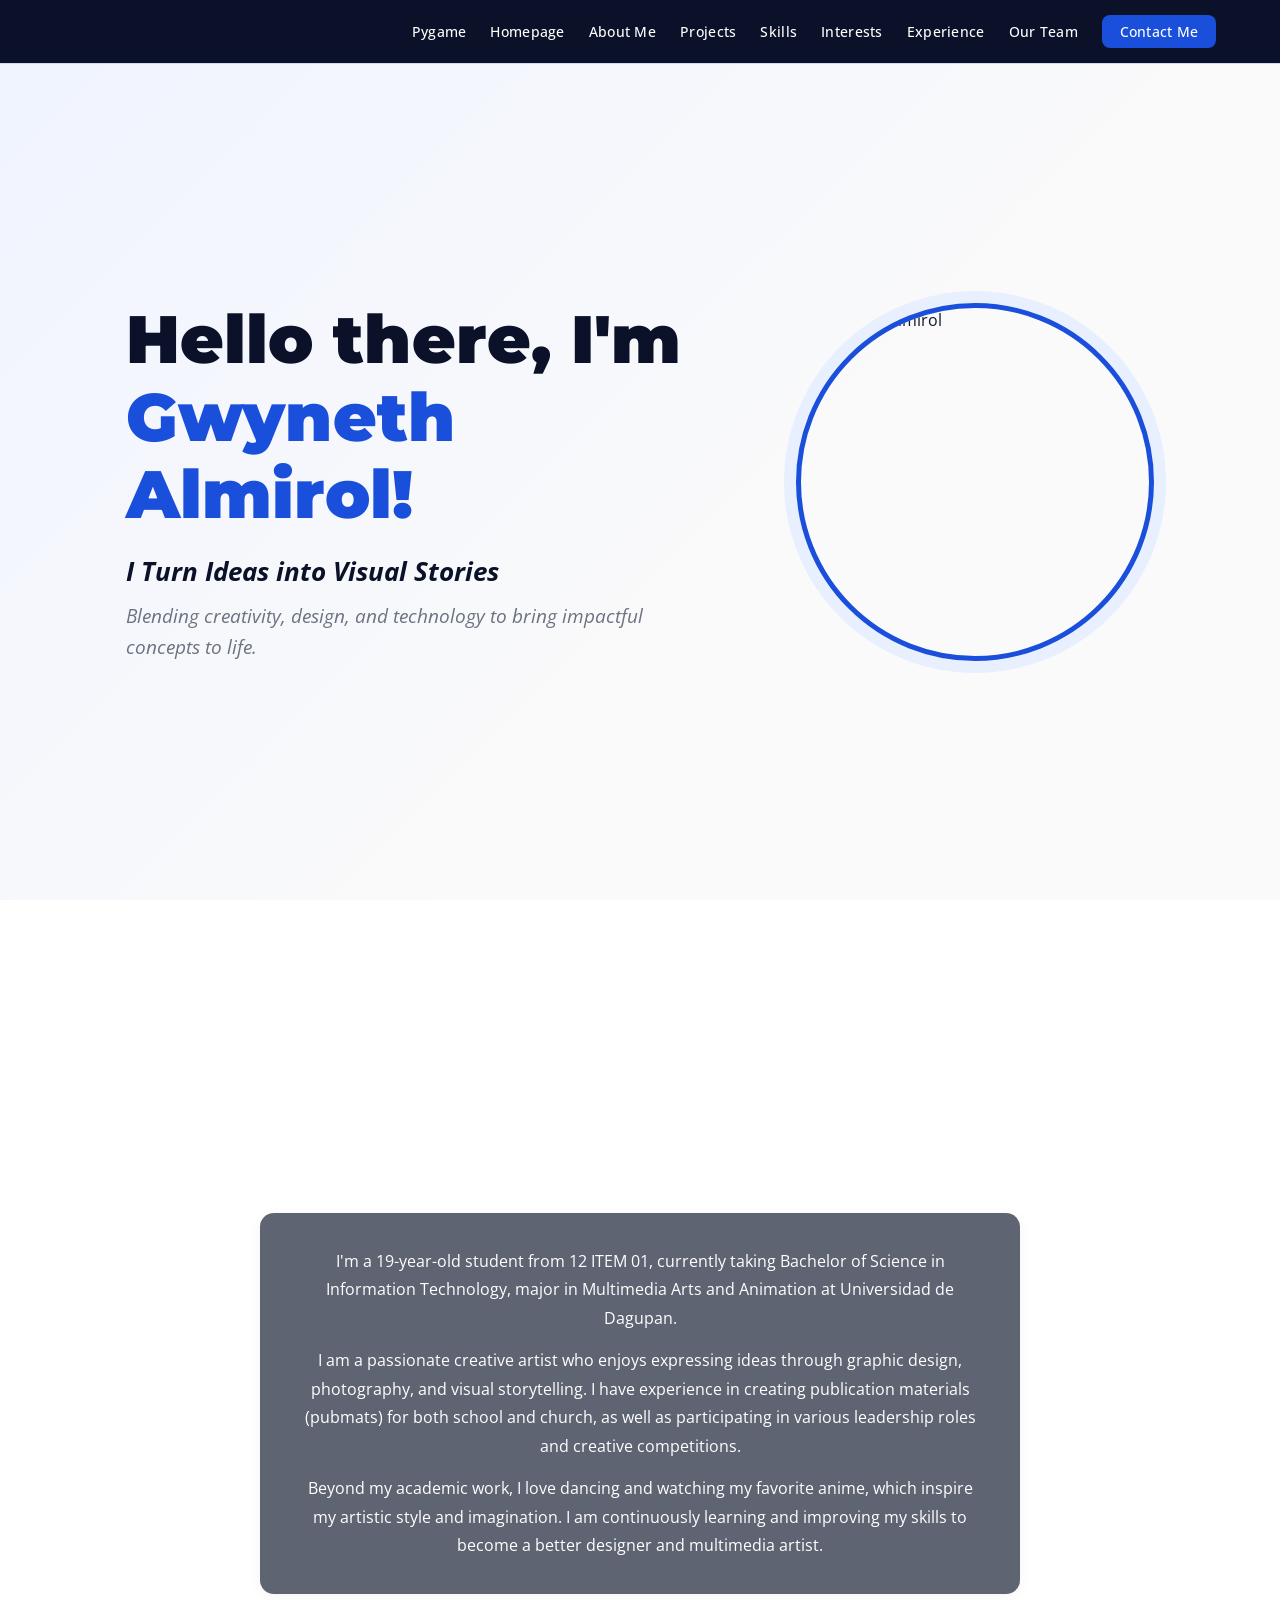
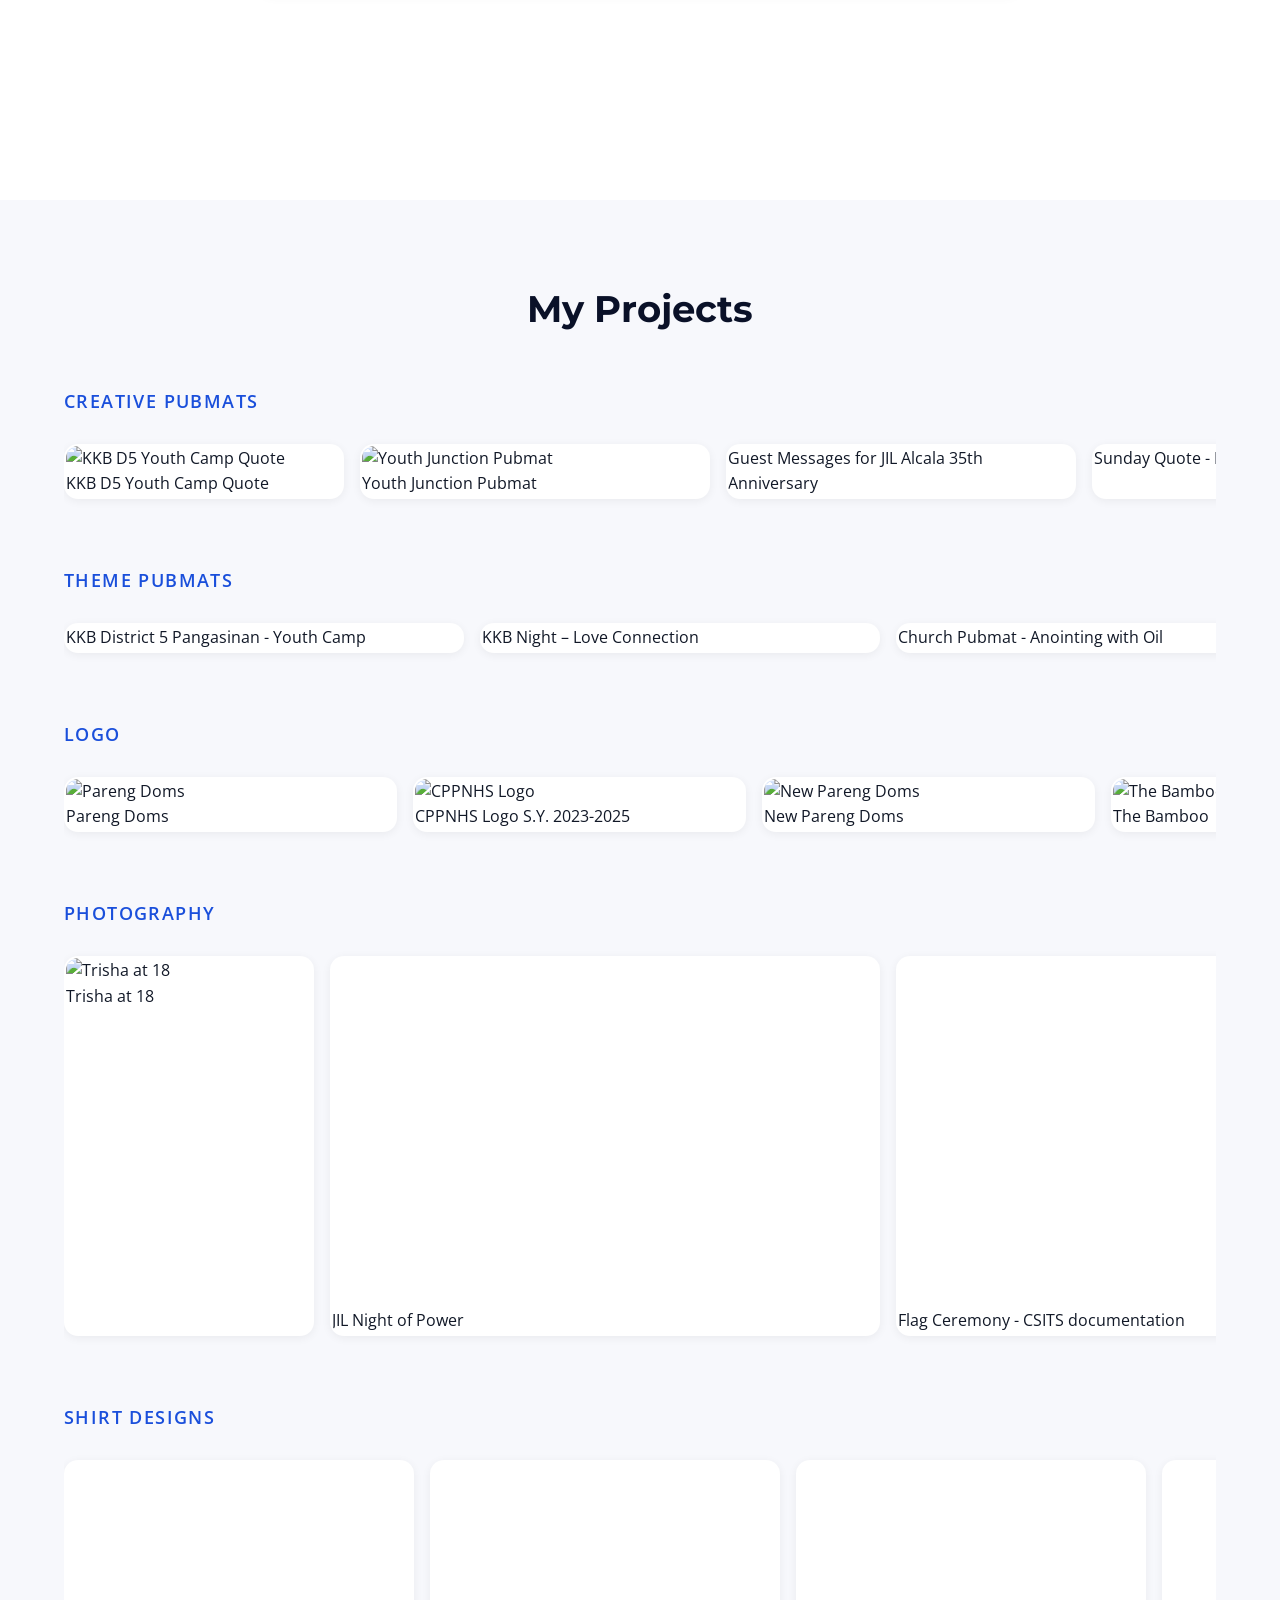
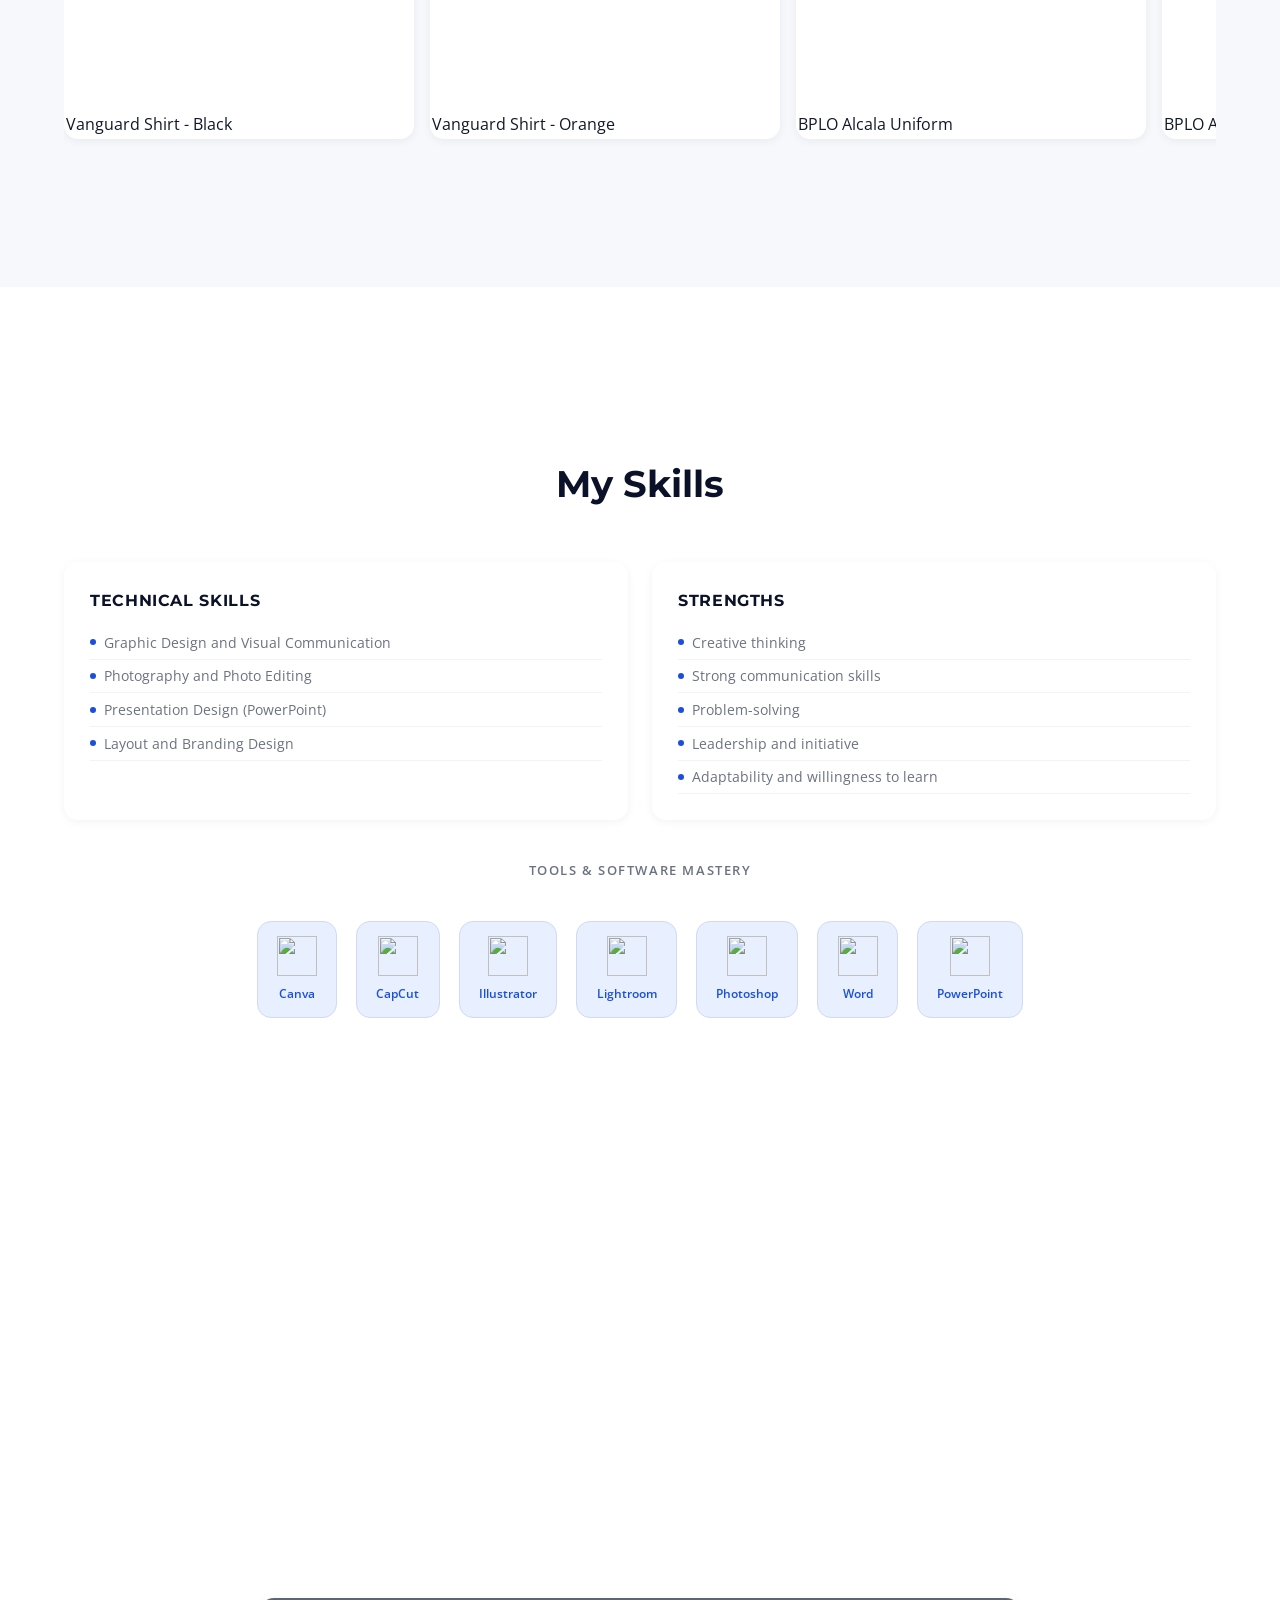
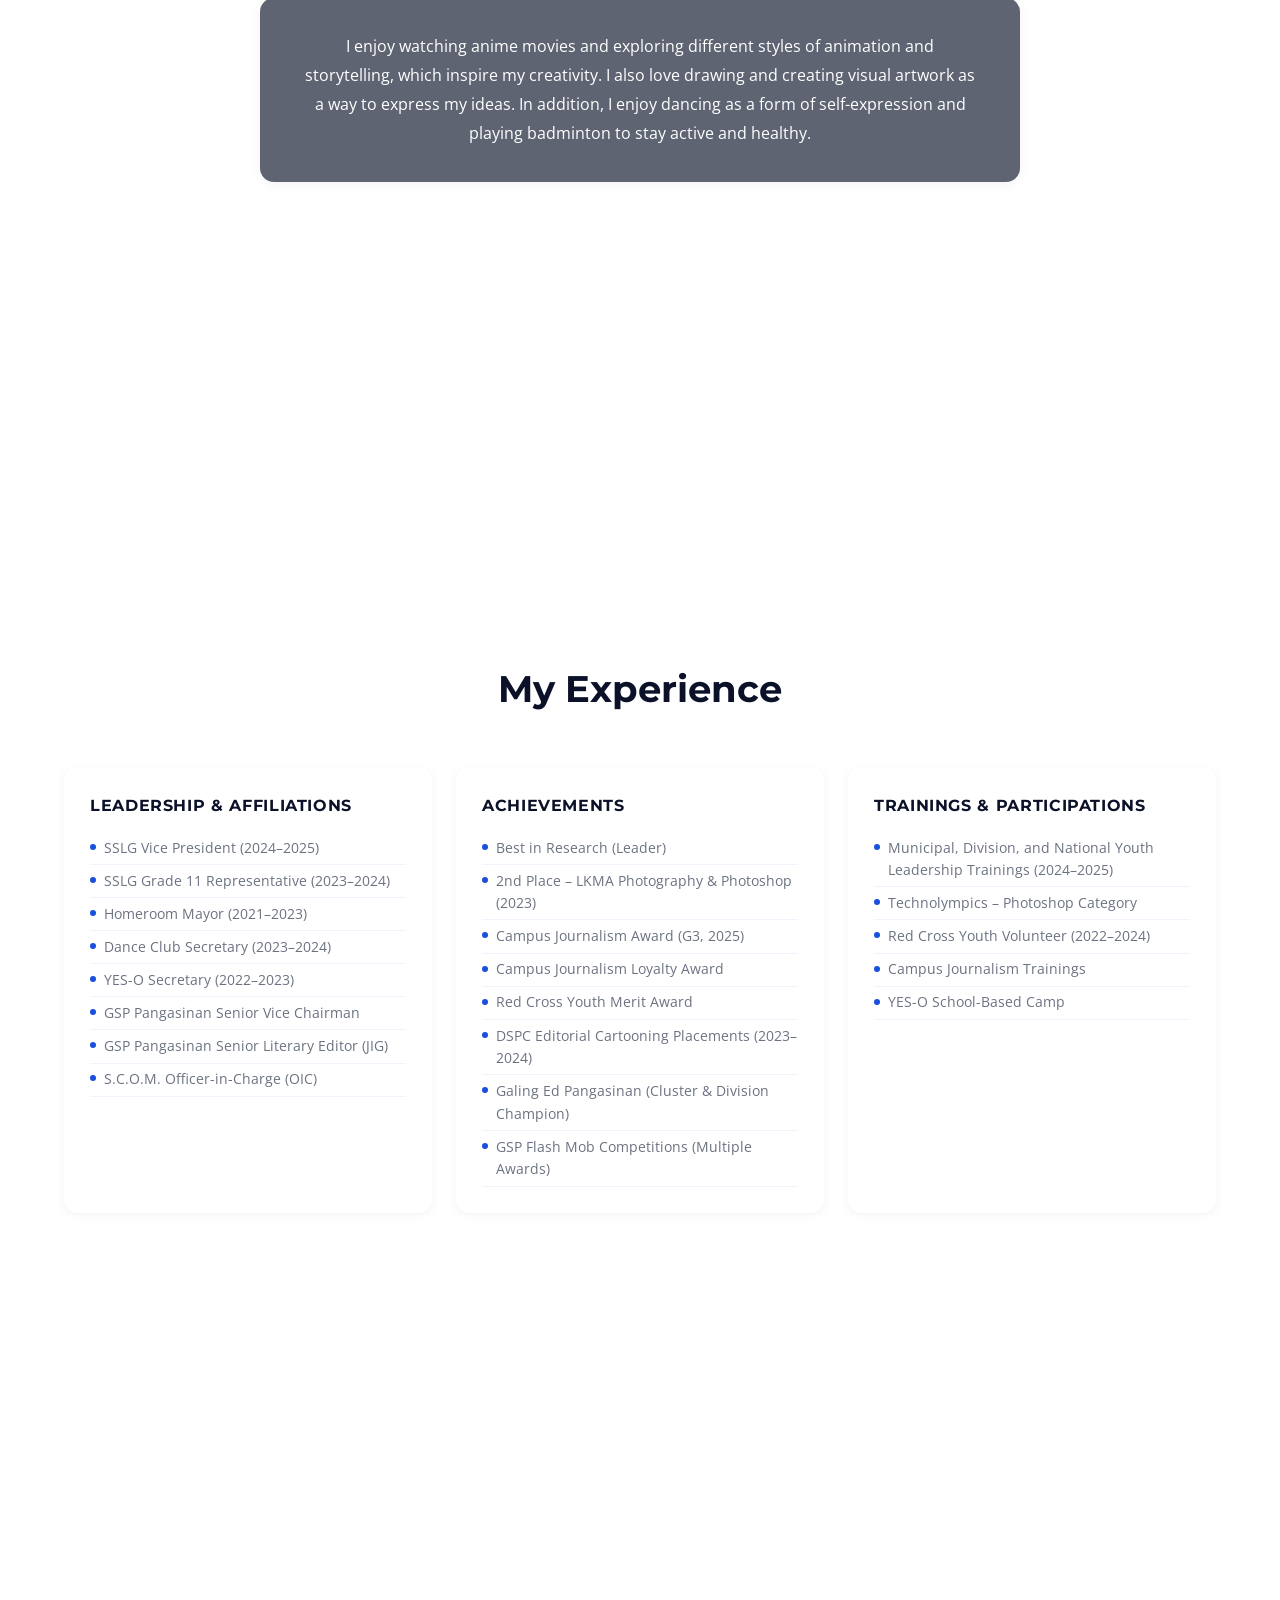
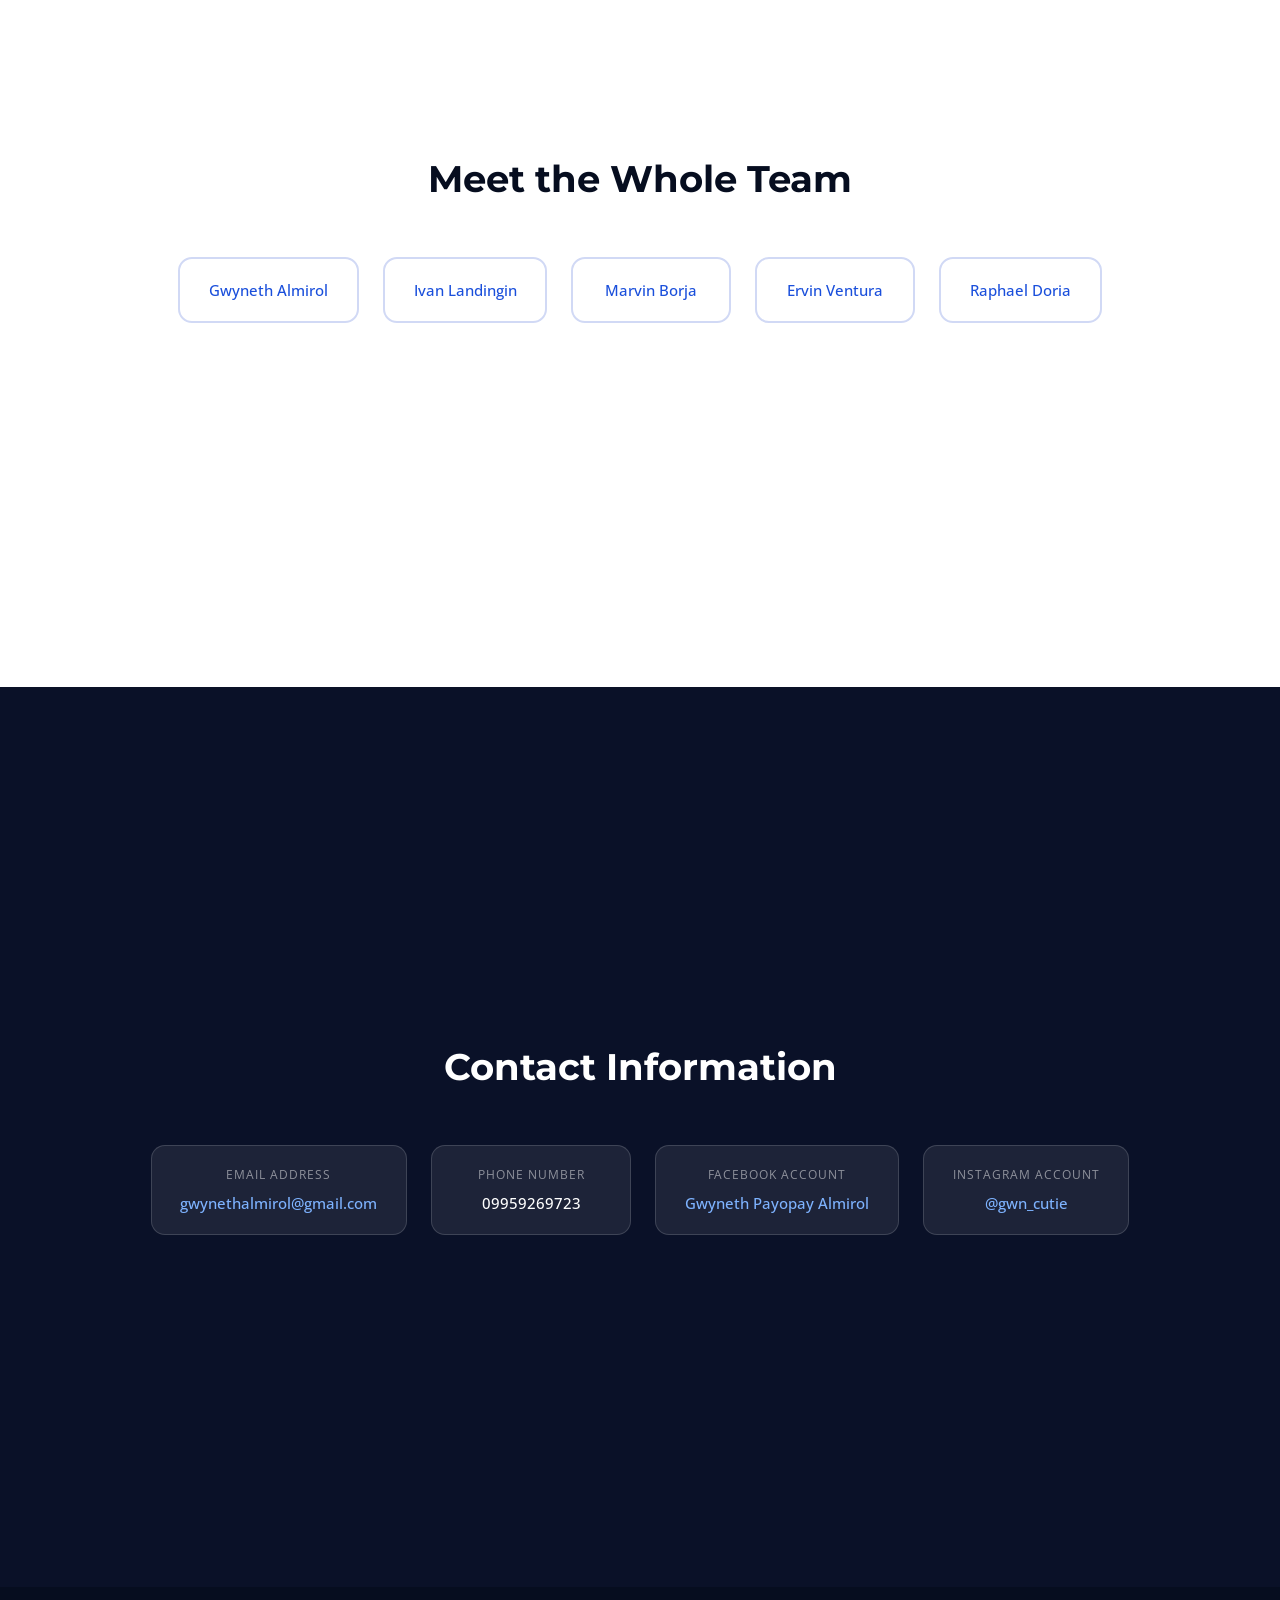
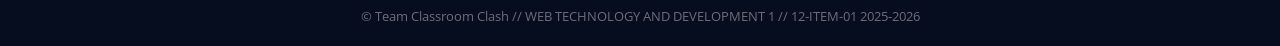
==== index.html @ a47cba0c "Add files via upload" ====
<!DOCTYPE html>
<html lang="en">
<head>
  <meta charset="UTF-8" />
  <meta name="viewport" content="width=device-width, initial-scale=1.0"/>
  <title>Gwyneth Almirol – Portfolio</title>
  <link href="https://fonts.googleapis.com/css2?family=Montserrat:wght@600;700;900&family=Open+Sans:wght@300;400;500;600&display=swap" rel="stylesheet">
  <link rel="stylesheet" href="style.css">
</head>

<body>

<!-- NAV -->
<nav>
  <span class="logo-placeholder"></span>

  <button class="hamburger" id="hamburger" aria-label="Open menu">
    <span></span><span></span><span></span>
  </button>

  <ul class="nav-links" id="nav-links">
    <li><a href="../pygame.html"  onclick="closeMenu()">Pygame</a></li>
    <li><a href="#home"        onclick="closeMenu()">Homepage</a></li>
    <li><a href="#about"       onclick="closeMenu()">About Me</a></li>
    <li><a href="#projects"    onclick="closeMenu()">Projects</a></li>
    <li><a href="#skills"      onclick="closeMenu()">Skills</a></li>
    <li><a href="#interests"   onclick="closeMenu()">Interests</a></li>
    <li><a href="#experience"  onclick="closeMenu()">Experience</a></li>
    <li><a href="#team"        onclick="closeMenu()">Our Team</a></li>
    <li><a href="#contact" class="nav-cta" onclick="closeMenu()">Contact Me</a></li>
  </ul>
</nav>

<!-- HERO -->
<section id="home">
  <div class="hero-text">
    <h1>Hello there, I'm <span>Gwyneth Almirol!</span></h1>
    <h2><i><b>I Turn Ideas into Visual Stories</b></i></h2>
    <h3><i>Blending creativity, design, and technology to bring impactful concepts to life.</i></h3>
  </div>
  <img class="hero-img" src="images/GwenMainPic.png" alt="Gwyneth Almirol" />
</section>

<!-- ABOUT -->
<section id="about">
  <h2 class="section-title">About Me</h2>
  <div class="about-box">
    <p>I'm a 19-year-old student from 12 ITEM 01, currently taking Bachelor of Science in Information Technology, major in Multimedia Arts and Animation at Universidad de Dagupan.</p>
    <p>I am a passionate creative artist who enjoys expressing ideas through graphic design, photography, and visual storytelling. I have experience in creating publication materials (pubmats) for both school and church, as well as participating in various leadership roles and creative competitions.</p>
    <p>Beyond my academic work, I love dancing and watching my favorite anime, which inspire my artistic style and imagination. I am continuously learning and improving my skills to become a better designer and multimedia artist.</p>
  </div>
</section>

<!-- PROJECTS -->
<section id="projects">
  <h2 class="section-title">My Projects</h2>

  <div class="project-category">
    <h3>Creative Pubmats</h3>
    <div class="scroll-track">
      <div class="project-cardPubmat"><img src="images/PUBONE.png" alt="KKB D5 Youth Camp Quote"/><div class="card-label">KKB D5 Youth Camp Quote</div></div>
      <div class="project-cardPubmatSquare"><img src="images/PUBTWO.png" alt="Youth Junction Pubmat"/><div class="card-label">Youth Junction Pubmat</div></div>
      <div class="project-cardPubmatSquare"><img src="images/PUBFOUR.png" alt=""/><div class="card-label">Guest Messages for JIL Alcala 35th Anniversary</div></div>
      <div class="project-cardPubmatSquare"><img src="images/PUBFIVE.png" alt=""/><div class="card-label">Sunday Quote - Ptr. Marcelo Dela Cruz Jr.</div></div>
      <div class="project-cardPubmatSquare"><img src="images/PUBSIX.png" alt=""/><div class="card-label">Sunday Quote - Ptr. Marcelo Dela Cruz Jr.</div></div>
      <div class="project-cardPubmat"><img src="images/PUBSEVEN.png" alt=""/><div class="card-label">KKB Alcala Virtual Rendezvous - Bro. Kenn and Sis. Bea</div></div>
      <div class="project-cardPubmatSquare"><img src="images/PUBEIGHT.png" alt=""/><div class="card-label">Sunday Quote - Ptr. Marcelo Dela Cruz Jr.</div></div>
      <div class="project-cardPubmat"><img src="images/PUBNINE.png" alt=""/><div class="card-label">Sunday Quote - Bro. Mark Cyrus Dela Cruz</div></div>
      <div class="project-cardPubmat"><img src="images/PUBTEN.png" alt=""/><div class="card-label">KKB Alcala Virtual Rendezvous - Sis. Shekinah</div></div>
      <div class="project-cardPubmat"><img src="images/PUBELEVEN.png" alt=""/><div class="card-label">Joker Movie Poster</div></div>
      <div class="project-cardPubmat"><img src="images/PUBTWELVE.png" alt=""/><div class="card-label">Sunday Quote - Sir Jojo Oclaray</div></div>
      <div class="project-cardPubmat"><img src="images/PUBTHIRTEEN.png" alt=""/><div class="card-label">Gwyneth at 18 Magazine Cover</div></div>
      <div class="project-cardPubmatSquare"><img src="images/PUBFOURTEEN.png" alt=""/><div class="card-label">Sunday Quote - Sis. Gigi Mayo</div></div>
    </div>
  </div>

  <div class="project-category">
    <h3>Theme Pubmats</h3>
    <div class="scroll-track">
      <div class="project-cardTheme"><img src="images/WPONE.png" alt=""/><div class="card-label">KKB District 5 Pangasinan - Youth Camp</div></div>
      <div class="project-cardTheme"><img src="images/WPTWO.png" alt=""/><div class="card-label">KKB Night – Love Connection</div></div>
      <div class="project-cardTheme"><img src="images/WPTHREE.png" alt=""/><div class="card-label">Church Pubmat - Anointing with Oil</div></div>
      <div class="project-cardTheme"><img src="images/WPFOUR.png" alt=""/><div class="card-label">Church Pubmat - Night of Power</div></div>
      <div class="project-cardTheme"><img src="images/WPFIVE.png" alt=""/><div class="card-label">Church Pubmat - JIL Alcala 35th Anniversary</div></div>
      <div class="project-cardTheme"><img src="images/WPSIX.png" alt=""/><div class="card-label">Church Pubmat - KKB D5 Powerhouse</div></div>
      <div class="project-cardTheme"><img src="images/WPSEVEN.png" alt=""/><div class="card-label">Church Pubmat - Renewal Service</div></div>
    </div>
  </div>

  <div class="project-category">
    <h3>Logo</h3>
    <div class="scroll-track">
      <div class="project-cardlogo"><img src="images/LOGOONE.png" alt="Pareng Doms"/><div class="card-label">Pareng Doms</div></div>
      <div class="project-cardlogo"><img src="images/LOGOTWO.png" alt="CPPNHS Logo"/><div class="card-label">CPPNHS Logo S.Y. 2023-2025</div></div>
      <div class="project-cardlogo"><img src="images/LOGOTHREE.png" alt="New Pareng Doms"/><div class="card-label">New Pareng Doms</div></div>
      <div class="project-cardlogo"><img src="images/LOGOFOUR.png" alt="The Bamboo"/><div class="card-label">The Bamboo</div></div>
    </div>
  </div>

  <div class="project-category">
    <h3>Photography</h3>
    <div class="scroll-track">
      <div class="project-cardPhoto"><img src="images/PONE.jpg" alt="Trisha at 18"/><div class="card-label">Trisha at 18</div></div>
      <div class="project-cardPhotoLandscape"><img src="images/PTWO.jpg" style="height: 350px;" alt=""/><div class="card-label">JIL Night of Power</div></div>
      <div class="project-cardPhotoLandscape"><img src="images/PTHREE.jpg" style="height: 350px;"alt=""/><div class="card-label">Flag Ceremony - CSITS documentation</div></div>
      <div class="project-cardPhoto"><img src="images/PFOUR.jpg" alt=""/><div class="card-label">Photo Entry for SITE Week</div></div>
      <div class="project-cardPhoto"><img src="images/PFIVE.jpg" alt=""/><div class="card-label">Photo Entry for SITE Week</div></div>
      <div class="project-cardPhoto"><img src="images/PSIX.jpg" alt=""/><div class="card-label">Mac and Jostle's Wedding</div></div>
      <div class="project-cardPhotoLandscape"><img src="images/PSEVEN.jpg" alt=""/><div class="card-label">Mac and Jostle's Wedding</div></div>
    </div>
  </div>

  <div class="project-category">
    <h3>Shirt Designs</h3>
    <div class="scroll-track">
      <div class="project-cardShirt"><img src="images/tshirtone.png" style="height: 250px;" alt=""/><div class="card-label">Vanguard Shirt - Black</div></div>
      <div class="project-cardShirt"><img src="images/tshirttwo.png" style="height: 250px;" alt=""/><div class="card-label">Vanguard Shirt - Orange</div></div>
      <div class="project-cardShirt"><img src="images/tshirtthree.png" style="height: 250px;"alt=""/><div class="card-label">BPLO Alcala Uniform</div></div>
      <div class="project-cardShirt"><img src="images/tshirtfour.png" style="height: 250px;"alt=""/><div class="card-label">BPLO Alcala Uniform</div></div>
      <div class="project-cardShirt"><img src="images/tshirtfive.png" style="height: 250px;"alt=""/><div class="card-label">CPPNHS Dance Sport</div></div>
      <div class="project-cardShirt"><img src="images/tshirtsix.png" style="height: 250px;"alt=""/><div class="card-label">Church Shirt - 35th Anniversary</div></div>
      <div class="project-cardShirt"><img src="images/tshirtseven.png" style="height: 250px;"alt=""/><div class="card-label">Church Shirt - JIL Urdaneta Dance Team</div></div>
      <div class="project-cardShirt"><img src="images/tshirteight.png" style="height: 250px;"alt=""/><div class="card-label">Ang Kawayan Uniform - Campus Journalism</div></div>
      <div class="project-cardShirt"><img src="images/tshirtnine.png" style="height: 250px;"alt=""/><div class="card-label">CPPNHS SSLG Uniform</div></div>
    </div>
  </div>

</section>

<!-- SKILLS -->
<section id="skills">
  <h2 class="section-title">My Skills</h2>
  <div class="skills-grid">
    <div class="skill-card">
      <h4>Technical Skills</h4>
      <ul>
        <li>Graphic Design and Visual Communication</li>
        <li>Photography and Photo Editing</li>
        <li>Presentation Design (PowerPoint)</li>
        <li>Layout and Branding Design</li>
      </ul>
    </div>
    <div class="skill-card">
      <h4>Strengths</h4>
      <ul>
        <li>Creative thinking</li>
        <li>Strong communication skills</li>
        <li>Problem-solving</li>
        <li>Leadership and initiative</li>
        <li>Adaptability and willingness to learn</li>
      </ul>
    </div>
  </div>

  <div style="text-align:center; margin-top:2.5rem;">
    <p style="font-size:0.82rem; letter-spacing:0.12em; text-transform:uppercase; color:var(--gray); margin-bottom:1.2rem; font-weight:600;">Tools &amp; Software Mastery</p>
    <div class="tools-row">

      <!-- Canva -->
      <div class="tool-badge">
        <img src="images/CANVA LOGO.jpg" />
        Canva
      </div>

      <!-- CapCut -->
      <div class="tool-badge">
        <img src="images/CAPCUT LOGO.jpg" />
        CapCut
      </div>

      <!-- Adobe Illustrator -->
      <div class="tool-badge">
        <img src="images/ILLUSTRATOR LOGO.jpg"/>
        Illustrator
      </div>

      <!-- Adobe Lightroom -->
      <div class="tool-badge">
        <img src="images/LIGHTROOM LOGO.png" />
        Lightroom
      </div>

      <!-- Adobe Photoshop -->
      <div class="tool-badge">
        <img src="images/PHOTOSHOP LOGO.png"/>
        Photoshop
      </div>

      <!-- Microsoft Word -->
      <div class="tool-badge">
        <img src="images/WORD LOGO.webp"/>
        Word
      </div>

      <!-- Microsoft PowerPoint -->
      <div class="tool-badge">
        <img src="images/PPT LOGO.webp"/>
        PowerPoint
      </div>

    </div>
  </div>
</section>

<!-- INTERESTS -->
<section id="interests">
  <h2 class="section-title">My Interests</h2>
  <div class="interests-box">
    I enjoy watching anime movies and exploring different styles of animation and storytelling, which inspire my creativity. I also love drawing and creating visual artwork as a way to express my ideas. In addition, I enjoy dancing as a form of self-expression and playing badminton to stay active and healthy.
  </div>
</section>

<!-- EXPERIENCE -->
<section id="experience">
  <h2 class="section-title">My Experience</h2>
  <div class="exp-grid">
    <div class="exp-card">
      <h4>Leadership &amp; Affiliations</h4>
      <ul>
        <li>SSLG Vice President (2024–2025)</li>
        <li>SSLG Grade 11 Representative (2023–2024)</li>
        <li>Homeroom Mayor (2021–2023)</li>
        <li>Dance Club Secretary (2023–2024)</li>
        <li>YES-O Secretary (2022–2023)</li>
        <li>GSP Pangasinan Senior Vice Chairman</li>
        <li>GSP Pangasinan Senior Literary Editor (JIG)</li>
        <li>S.C.O.M. Officer-in-Charge (OIC)</li>
      </ul>
    </div>
    <div class="exp-card">
      <h4>Achievements</h4>
      <ul>
        <li>Best in Research (Leader)</li>
        <li>2nd Place – LKMA Photography &amp; Photoshop (2023)</li>
        <li>Campus Journalism Award (G3, 2025)</li>
        <li>Campus Journalism Loyalty Award</li>
        <li>Red Cross Youth Merit Award</li>
        <li>DSPC Editorial Cartooning Placements (2023–2024)</li>
        <li>Galing Ed Pangasinan (Cluster &amp; Division Champion)</li>
        <li>GSP Flash Mob Competitions (Multiple Awards)</li>
      </ul>
    </div>
    <div class="exp-card">
      <h4>Trainings &amp; Participations</h4>
      <ul>
        <li>Municipal, Division, and National Youth Leadership Trainings (2024–2025)</li>
        <li>Technolympics – Photoshop Category</li>
        <li>Red Cross Youth Volunteer (2022–2024)</li>
        <li>Campus Journalism Trainings</li>
        <li>YES-O School-Based Camp</li>
      </ul>
    </div>
  </div>
</section>

<!-- TEAM -->
<section id="team">
  <h2 class="section-title">Meet the Whole Team</h2>
  <div class="team-grid">
    <div class="team-item"><div class="ci-val"><a href="../gwyneth/index.html">Gwyneth Almirol</a></div></div>
    <div class="team-item"><div class="ci-val"><a href="../Ivan/index.html">Ivan Landingin</a></div></div>
    <div class="team-item"><div class="ci-val"><a href="../Marvin/index.html">Marvin Borja</a></div></div>
    <div class="team-item"><div class="ci-val"><a href="../ervin/index.html">Ervin Ventura</a></div></div>
    <div class="team-item"><div class="ci-val"><a href="../raphael/index.html">Raphael Doria</a></div></div>
  </div>
</section>

<!-- CONTACT -->
<section id="contact">
  <h2 class="section-title">Contact Information</h2>
  <div class="contact-grid">
    <div class="contact-item">
      <div class="ci-label">Email Address</div>
      <div class="ci-val"><a href="mailto:gwynethalmirol@gmail.com">gwynethalmirol@gmail.com</a></div>
    </div>
    <div class="contact-item">
      <div class="ci-label">Phone Number</div>
      <div class="ci-val">09959269723</div>
    </div>
    <div class="contact-item">
      <div class="ci-label">Facebook Account</div>
      <div class="ci-val"><a href="https://www.facebook.com/share/1GH6hRHWQC/?mibextid=wwXIfr" target="_blank">Gwyneth Payopay Almirol</a></div>
    </div>
    <div class="contact-item">
      <div class="ci-label">Instagram Account</div>
      <div class="ci-val"><a href="https://www.instagram.com/gwn_cutie?igsh=MWxpNnJ2YTJhZjA1OA%3D%3D&utm_source=qr" target="_blank">@gwn_cutie</a></div>
    </div>
  </div>
</section>

<footer>
  &copy; Team Classroom Clash // WEB TECHNOLOGY AND DEVELOPMENT 1 // 12-ITEM-01 2025-2026
</footer>

<script src="script.js"></script>
<script>
  const hamburger = document.getElementById('hamburger');
  const navLinks  = document.getElementById('nav-links');

  hamburger.addEventListener('click', () => {
    navLinks.classList.toggle('open');
    hamburger.classList.toggle('active');
  });

  function closeMenu() {
    navLinks.classList.remove('open');
    hamburger.classList.remove('active');
  }
</script>
</body>
</html>
---- style.css ----
*, *::before, *::after { box-sizing: border-box; margin: 0; padding: 0; }

:root {
  --navy: #0a1128;
  --blue: #1a4fdb;
  --blue-light: #e8effe;
  --blue-mid: #3a6bef;
  --white: #ffffff;
  --off: #f7f8fc;
  --gray: #6b7280;
  --border: #d1d9f5;
  --text: #111827;
  --card-radius: 14px;
  --transition: 0.25s cubic-bezier(.4,0,.2,1);
}

html {
  scroll-behavior: smooth;
  /* Hide scrollbar — Firefox */
  scrollbar-width: none;
}

/* Hide scrollbar — Chrome / Safari / Edge */
html::-webkit-scrollbar,
body::-webkit-scrollbar {
  display: none;
}

body {
  font-family: 'Open Sans', sans-serif;
  color: var(--text);
  background: var(--white);
  line-height: 1.6;
  /* Hide scrollbar — IE/Edge legacy */
  -ms-overflow-style: none;
  overflow-y: scroll; /* keep scrolling functional */
}

/* ── NAV ── */
nav {
  position: sticky; top: 0; z-index: 100;
  background: #0a1128;
  backdrop-filter: blur(10px);
  border-bottom: 1px solid var(--border);
  padding: 0 5%;
  display: flex; align-items: center; justify-content: space-between;
  height: 64px;
}

.logo-placeholder { width: 40px; }

.nav-links {
  display: flex; gap: 1.5rem; list-style: none;
}
.nav-links a {
  font-size: 0.9rem; font-weight: 500;
  color: white; text-decoration: none;
  transition: color var(--transition);
  letter-spacing: 0.02em;
}
.nav-links a:hover { color: var(--blue); }
.nav-cta {
  background: var(--blue); color: #fff !important;
  padding: 0.45rem 1.1rem; border-radius: 8px;
  transition: background var(--transition) !important;
}
.nav-cta:hover { background: var(--blue-mid) !important; color: #fff !important; }

/* ── HAMBURGER BUTTON ── */
.hamburger {
  display: none;
  flex-direction: column; justify-content: center; align-items: center;
  gap: 5px;
  background: none; border: none; cursor: pointer;
  width: 40px; height: 40px; padding: 4px;
  z-index: 200;
}
.hamburger span {
  display: block;
  width: 26px; height: 3px;
  background: var(--white); border-radius: 3px;
  transition: all 0.3s ease;
  transform-origin: center;
}
.hamburger.active span:nth-child(1) { transform: translateY(8px) rotate(45deg); }
.hamburger.active span:nth-child(2) { opacity: 0; transform: scaleX(0); }
.hamburger.active span:nth-child(3) { transform: translateY(-8px) rotate(-45deg); }

/* ── HERO ── */
#home {
  display: flex;
  flex-direction: row;          /* always row: text LEFT, image RIGHT */
  align-items: center;
  justify-content: space-evenly;
  gap: 3rem;
  padding: 80px 5%;
  min-height: calc(100vh - 64px);
  background: linear-gradient(135deg, #f0f4ff 0%, #fafafa 60%);
  flex-wrap: nowrap;            /* never wrap on desktop */
}
.hero-text {
  max-width: 560px;
  text-align: left;
  order: 1;                     /* always on the left */
  flex: 1;
}

.hero-text h1 {
  font-family: 'Montserrat', sans-serif;
  font-size: clamp(2.6rem, 6vw, 4.2rem); 
  font-weight: 900; line-height: 1.15;
  color: var(--navy); margin-bottom: 1.2rem;
  text-align: left;
}
.hero-text h1 span { color: var(--blue); }
.hero-text h2 {
  font-size: clamp(1.2rem, 3vw, 1.6rem); 
  color: var(--navy); margin-bottom: 0.5rem; font-weight: 600;
  text-align: left;
}
.hero-text h3 {
  font-size: clamp(1rem, 2.2vw, 1.2rem);
  color: var(--gray); font-weight: 400; line-height: 1.6;
   text-align: left;
}
.hero-img {
  flex-shrink: 0;               /* don't shrink — keep its size */
  width: clamp(220px, 28vw, 360px);
  aspect-ratio: 1/1; border-radius: 50%;
  object-fit: cover;
  border: 5px solid var(--blue);
  box-shadow: 0 0 0 12px var(--blue-light);
  order: 2;                     /* always render after text */
}

/* ── SECTION COMMONS ── */
section {
  padding: 80px 5%;
  min-height: 100vh; /* ← fill screen */
  display: flex;
  flex-direction: column;
  justify-content: center;
}
.section-title {
  font-family: 'Montserrat', sans-serif;
  font-size: clamp(1.6rem, 3vw, 2.3rem);
  font-weight: 700; text-align: center;
  color: var(--navy); margin-bottom: 3rem;
  position: relative;
}

/* ── ABOUT BACKGROUND ── */
#about {
  background-image: url('images/AboutMeBg.png');
  background-size: cover;
  background-position: center;
  background-repeat: no-repeat;
}

/* ── ABOUT ── */
.about-box {
  max-width: 760px; margin: 0 auto;
  padding: 2rem 2.5rem;
  background: rgba(10, 17, 40, 0.65);
  border-radius: var(--card-radius);
  text-align: center; line-height: 1.8; color: white;
  box-shadow: 0 2px 12px rgba(0,0,0,0.05);
  border: 2px solid transparent;
  transition: border-color var(--transition), box-shadow var(--transition), transform var(--transition);
}
.about-box p { margin-bottom: 0.8rem; }
.about-box p:last-child { margin-bottom: 0; }
.about-box:hover {
  border-color: var(--blue);
  box-shadow: 0 8px 28px rgba(26,79,219,0.12);
  transform: translateY(-3px);
}

#about .section-title {
  color: #ffffff;
}

/* ── PROJECTS ── */
#projects { background: var(--off); }
.project-category { margin-bottom: 3rem; }
.project-category h3 {
  font-size: 1.1rem; font-weight: 600;
  color: var(--blue); letter-spacing: 0.08em;
  text-transform: uppercase; margin-bottom: 1.2rem;
}

.scroll-track {
  display: flex;
  gap: 1rem;
  overflow-x: auto;
  overflow-y: visible;          /* let zoomed cards pop out upward */
  scroll-snap-type: x mandatory;
  padding-bottom: 1.2rem;
  padding-top: 0.6rem;
  /* Hide scrollbar on the track too */
  scrollbar-width: none;
  -ms-overflow-style: none;
}
.scroll-track::-webkit-scrollbar { display: none; }

.project-cardlogo {
  flex: 0 0 333px; scroll-snap-align: start;
  border-radius: var(--card-radius); overflow: hidden;
  border: 2px solid transparent;
  transition: border-color var(--transition), transform var(--transition), box-shadow var(--transition);
  background: var(--white);
  box-shadow: 0 2px 10px rgba(0,0,0,0.06);
  cursor: pointer;
  display: flex; flex-direction: column;
  }

.project-cardPubmat{
  flex: 0 0 280px; scroll-snap-align: start;
  border-radius: var(--card-radius); overflow: hidden;
  border: 2px solid transparent;
  transition: border-color var(--transition), transform var(--transition), box-shadow var(--transition);
  background: var(--white);
  box-shadow: 0 2px 10px rgba(0,0,0,0.06);
  cursor: pointer;
  display: flex; flex-direction: column;
}

.project-cardPubmatSquare{
  flex: 0 0 350px; scroll-snap-align: start;
  border-radius: var(--card-radius); overflow: hidden;
  border: 2px solid transparent;
  transition: border-color var(--transition), transform var(--transition), box-shadow var(--transition);
  background: var(--white);
  box-shadow: 0 2px 10px rgba(0,0,0,0.06);
  cursor: pointer;
  display: flex; flex-direction: column;
}


.project-cardTheme{
  flex: 0 0 400px; scroll-snap-align: start;
  border-radius: var(--card-radius); overflow: hidden;
  border: 2px solid transparent;
  transition: border-color var(--transition), transform var(--transition), box-shadow var(--transition);
  background: var(--white);
  box-shadow: 0 2px 10px rgba(0,0,0,0.06);
  cursor: pointer;
  display: flex; flex-direction: column;
}

.project-cardPhoto{
  flex: 0 0 250px; scroll-snap-align: start;
  border-radius: var(--card-radius); overflow: hidden;
  border: 2px solid transparent;
  transition: border-color var(--transition), transform var(--transition), box-shadow var(--transition);
  background: var(--white);
  box-shadow: 0 2px 10px rgba(0,0,0,0.06);
  cursor: pointer;
  display: flex; flex-direction: column;
}

.project-cardPhotoLandscape{
  flex: 0 0 550px; scroll-snap-align: start;
  border-radius: var(--card-radius); overflow: hidden;
  border: 2px solid transparent;
  transition: border-color var(--transition), transform var(--transition), box-shadow var(--transition);
  background: var(--white);
  box-shadow: 0 2px 10px rgba(0,0,0,0.06);
  cursor: pointer;
  display: flex; flex-direction: column;
}

.project-cardShirt{
  flex: 0 0 350px; scroll-snap-align: start;
  border-radius: var(--card-radius); overflow: hidden;
  border: 2px solid transparent;
  transition: border-color var(--transition), transform var(--transition), box-shadow var(--transition);
  background: var(--white);
  box-shadow: 0 2px 10px rgba(0,0,0,0.06);
  cursor: pointer;
  display: flex; flex-direction: column;
}

.project-card:hover {
  border-color: var(--blue);
  box-shadow: 0 12px 36px rgba(26,79,219,0.22);
  transform: scale(1.00) translateY(-6px);   /* zoom up on hover */
  z-index: 10;
  position: relative;
}
.project-card img {
  width: 100%; height: 200px;
  object-fit: cover; display: block;
  background: #f0f0f0;
  transition: transform var(--transition);
}
.project-card:hover img {
  transform: scale(1.06);       /* subtle inner image zoom too */
}
.project-card .card-label {
  padding: 0.75rem 1rem;
  font-size: 0.82rem; font-weight: 500; color: var(--gray);
  flex: 1;
}

/* ── SKILLS ── */
.skills-grid {
  display: grid;
  grid-template-columns: repeat(auto-fit, minmax(220px, 1fr));
  gap: 1.5rem;
}
.skill-card {
  background: var(--white);
  border: 2px solid transparent;
  border-radius: var(--card-radius); padding: 1.5rem;
  transition: border-color var(--transition), box-shadow var(--transition), transform var(--transition);
  box-shadow: 0 2px 10px rgba(0,0,0,0.05);
}
.skill-card:hover {
  border-color: var(--blue);
  box-shadow: 0 8px 24px rgba(26,79,219,0.12);
  transform: translateY(-3px);
}
.skill-card h4 {
  font-family: 'Montserrat', sans-serif;
  font-size: 1rem; font-weight: 700; color: var(--navy);
  margin-bottom: 0.8rem; text-transform: uppercase; letter-spacing: 0.04em;
}
.skill-card ul { list-style: none; }
.skill-card li {
  font-size: 0.9rem; color: var(--gray);
  padding: 0.3rem 0; border-bottom: 1px solid #f1f3fc;
  display: flex; align-items: center; gap: 0.5rem;
}
.skill-card li::before {
  content: ''; width: 6px; height: 6px;
  background: var(--blue); border-radius: 50%; flex-shrink: 0;
}

/* ── TOOL BADGES WITH LOGOS ── */
.tools-row {
  display: flex; flex-wrap: wrap; gap: 1.2rem;
  justify-content: center; margin-top: 2.5rem;
}
.tool-badge {
  display: flex; flex-direction: column; align-items: center; gap: 0.5rem;
  background: var(--blue-light); color: var(--blue);
  border: 1px solid var(--border); border-radius: 14px;
  padding: 0.85rem 1.2rem; font-size: 0.78rem; font-weight: 600;
  transition: background var(--transition), transform var(--transition), box-shadow var(--transition);
  cursor: default; min-width: 80px;
}
.tool-badge img {
  width: 40px; height: 40px; object-fit: contain;
}
.tool-badge:hover {
  background: var(--white);
  transform: translateY(-4px) scale(1.05);
  box-shadow: 0 8px 20px rgba(26,79,219,0.15);
  border-color: var(--blue-mid);
}

/* ── INTERESTS BACKGROUND ── */
#interests {
  background-image: url('images/InterestBg.png');
  background-size: cover;
  background-position: center;
  background-repeat: no-repeat;
}

/* ── INTERESTS ── */
.interests-box {
  max-width: 760px; margin: 0 auto;
  padding: 2rem 2.5rem;
  background: rgba(10, 17, 40, 0.65);
  border-radius: var(--card-radius);
  text-align: center; line-height: 1.8; color: white;
  box-shadow: 0 2px 12px rgba(0,0,0,0.05);
  border: 2px solid transparent;
  transition: border-color var(--transition), box-shadow var(--transition), transform var(--transition);
}
.interests-box p { margin-bottom: 0.8rem; }
.interests-box p:last-child { margin-bottom: 0; }
.interests-box:hover {
  border-color: var(--blue);
  box-shadow: 0 8px 28px rgba(26,79,219,0.12);
  transform: translateY(-3px);
}

#interests .section-title {
  color: #ffffff;
}


/* ── EXPERIENCE ── */
.exp-grid {
  display: grid;
  grid-template-columns: repeat(auto-fit, minmax(240px, 1fr));
  gap: 1.5rem;
}
.exp-card {
  background: var(--white); border: 2px solid transparent;
  border-radius: var(--card-radius); padding: 1.5rem;
  transition: border-color var(--transition), box-shadow var(--transition), transform var(--transition);
  box-shadow: 0 2px 10px rgba(0,0,0,0.05);
}
.exp-card:hover {
  border-color: var(--blue);
  box-shadow: 0 8px 24px rgba(26,79,219,0.12);
  transform: translateY(-3px);
}
.exp-card h4 {
  font-family: 'Montserrat', sans-serif;
  font-size: 1rem; font-weight: 700; color: var(--navy);
  margin-bottom: 0.8rem; text-transform: uppercase; letter-spacing: 0.04em;
}
.exp-card li {
  font-size: 0.88rem; color: var(--gray);
  padding: 0.3rem 0; border-bottom: 1px solid #f1f3fc;
  list-style: none; display: flex; align-items: flex-start; gap: 0.5rem;
}
.exp-card li::before {
  content: ''; width: 6px; height: 6px; margin-top: 0.45rem;
  background: var(--blue); border-radius: 50%; flex-shrink: 0;
}

/* ── TEAM ── */
#team { background: var(--white); }
#team .section-title { color: #060d1f; }
#team .section-title::after { background: var(--blue); }
.team-grid { display: flex; flex-wrap: wrap; gap: 1.5rem; justify-content: center; }
.team-item {
  background: var(--white); border: 2px solid var(--border);
  border-radius: var(--card-radius); padding: 1.2rem 1.8rem;
  text-align: center; min-width: 160px;
  transition: background var(--transition), border-color var(--transition), transform var(--transition);
}
.team-item:hover {
  background: var(--blue-light); border-color: var(--blue-mid);
  transform: translateY(-3px);
}
.team-item .ci-val { font-size: 0.95rem; color: #060d1f; font-weight: 500; }
.team-item a { color: var(--blue); text-decoration: none; }
.team-item a:hover { text-decoration: underline; }

/* ── CONTACT ── */
#contact { background: var(--navy); }
#contact .section-title { color: #fff; }
#contact .section-title::after { background: var(--blue-mid); }
.contact-grid { display: flex; flex-wrap: wrap; gap: 1.5rem; justify-content: center; }
.contact-item {
  background: rgba(255,255,255,0.08); border: 1px solid rgba(255,255,255,0.15);
  border-radius: var(--card-radius); padding: 1.2rem 1.8rem;
  text-align: center; min-width: 200px;
  transition: background var(--transition), border-color var(--transition), transform var(--transition);
}
.contact-item:hover {
  background: rgba(255,255,255,0.14); border-color: var(--blue-mid);
  transform: translateY(-3px);
}
.contact-item .ci-label {
  font-size: 0.78rem; color: rgba(255,255,255,0.5);
  letter-spacing: 0.08em; text-transform: uppercase; margin-bottom: 0.35rem;
}
.contact-item .ci-val { font-size: 0.95rem; color: #fff; font-weight: 500; word-break: break-all; }
.contact-item a { color: #7eb3ff; text-decoration: none; }
.contact-item a:hover { text-decoration: underline; }

footer {
  background: #060d1f; color: rgba(255,255,255,0.4);
  text-align: center; padding: 1.2rem; font-size: 0.82rem;
}

/* ════════════════════════════════════════
   MOBILE RESPONSIVE — max 768px
   ════════════════════════════════════════ */
@media (max-width: 768px) {

  .hamburger { display: flex; }

  .nav-links {
    display: none;
    position: fixed;
    top: 64px; left: 0; right: 0;
    background: rgba(255,255,255,0.99);
    border-bottom: 2px solid var(--border);
    flex-direction: column;
    gap: 0; padding: 1rem 0;
    box-shadow: 0 8px 24px rgba(0,0,0,0.1);
    z-index: 99;
  }
  .nav-links.open { display: flex; }
  .nav-links li { width: 100%; }
  .nav-links a {
    display: block; padding: 0.9rem 1.5rem;
    font-size: 1rem; border-bottom: 1px solid var(--border);
    color: var(--text);
  }
  .nav-links a:hover { background: var(--blue-light); color: var(--blue); }
  .nav-cta {
    margin: 0.8rem 1.5rem;
    border-radius: 8px; text-align: center;
    border-bottom: none !important;
  }

  #home {
    flex-direction: column-reverse;  /* image on top, text below on mobile */
    flex-wrap: wrap;
    text-align: center;
    padding: 60px 5% 50px;
    gap: 2rem;
    min-height: calc(100vh - 64px);
  }
  .hero-text { order: 2; max-width: 100%; }
  .hero-img { order: 1; width: clamp(140px, 55vw, 220px); }

  section { padding: 60px 4%; min-height: 100vh; }

  .about-box { padding: 1.5rem; }
  .project-card { flex: 0 0 180px; }
  .project-card img { max-height: 160px; }
  .exp-grid { grid-template-columns: 1fr; }
  .team-item { min-width: 140px; }
  .contact-item { min-width: 100%; }

  .tool-badge { min-width: 70px; padding: 0.75rem 0.9rem; }
  .tool-badge img { width: 34px; height: 34px; }
}

@media (max-width: 400px) {
  .hero-text h1 { font-size: 2rem; }
  .section-title { font-size: 1.4rem; }
  .project-card { flex: 0 0 160px; }
}
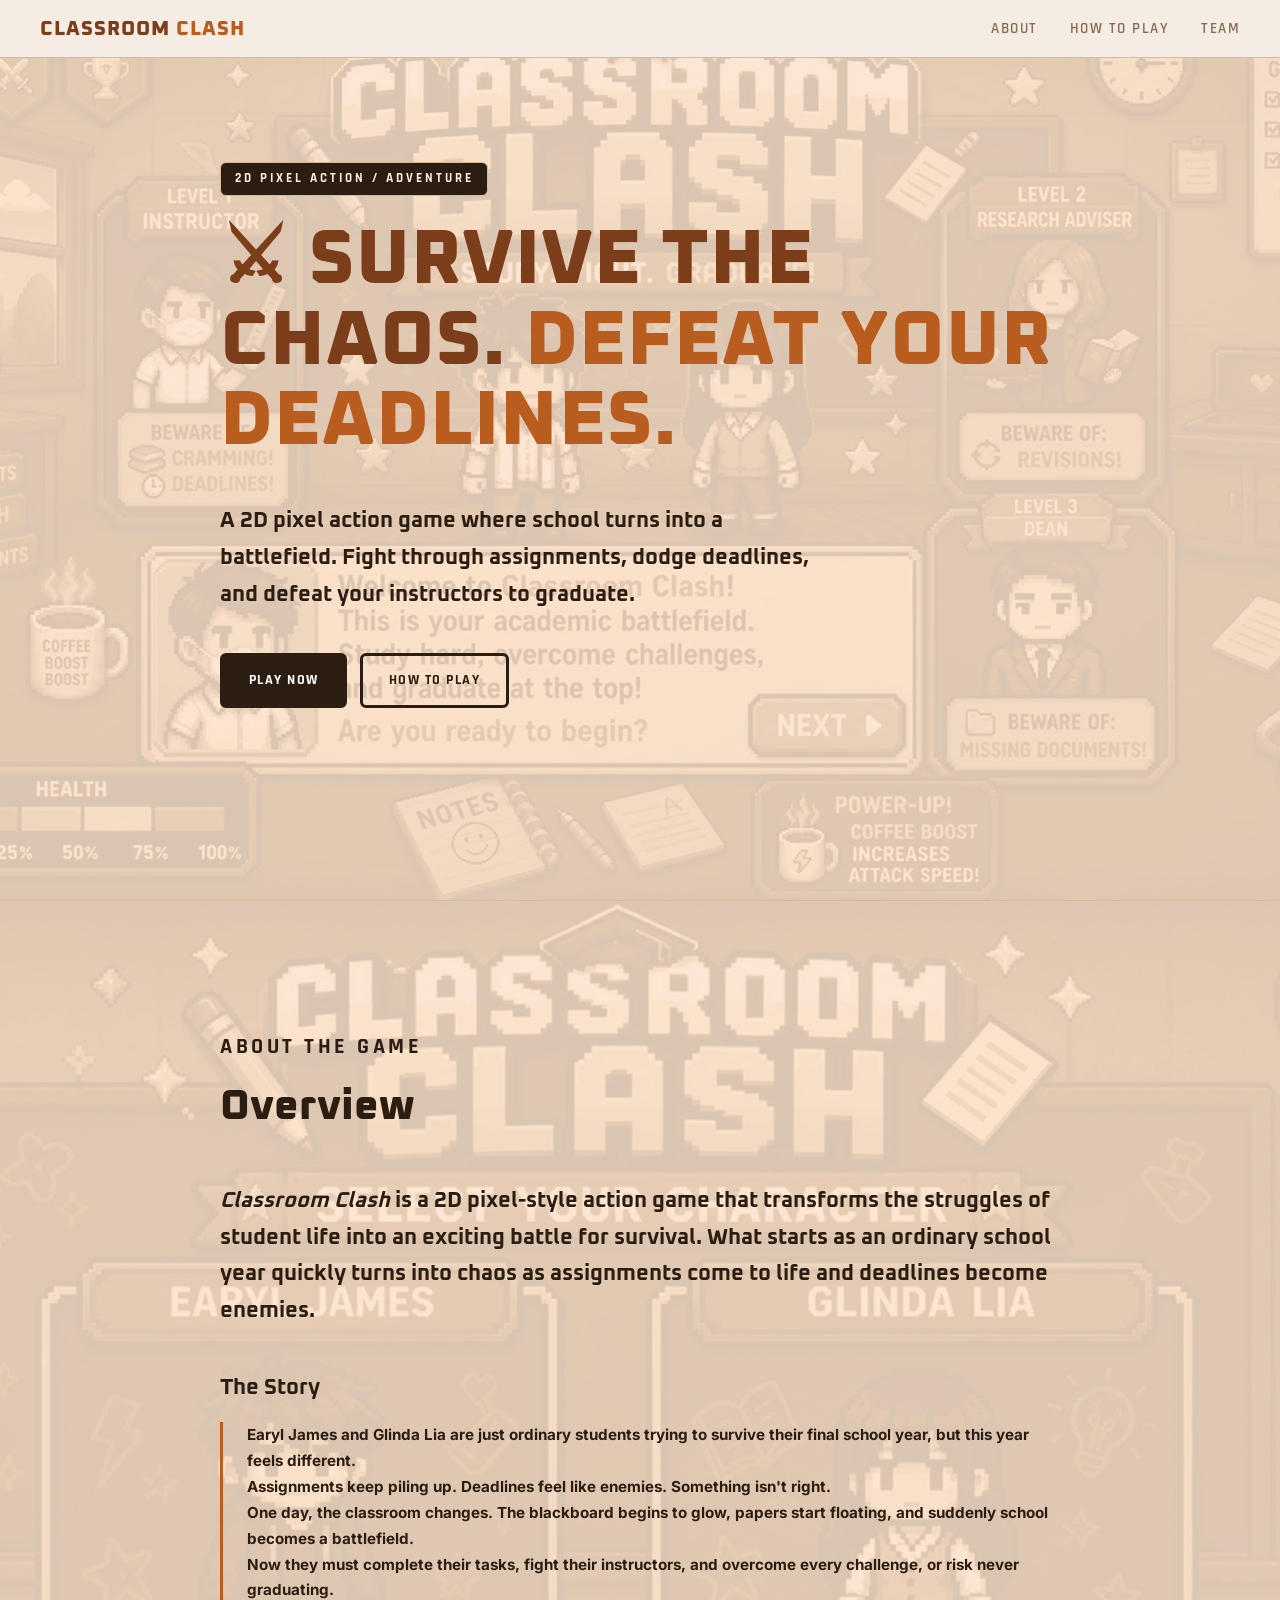
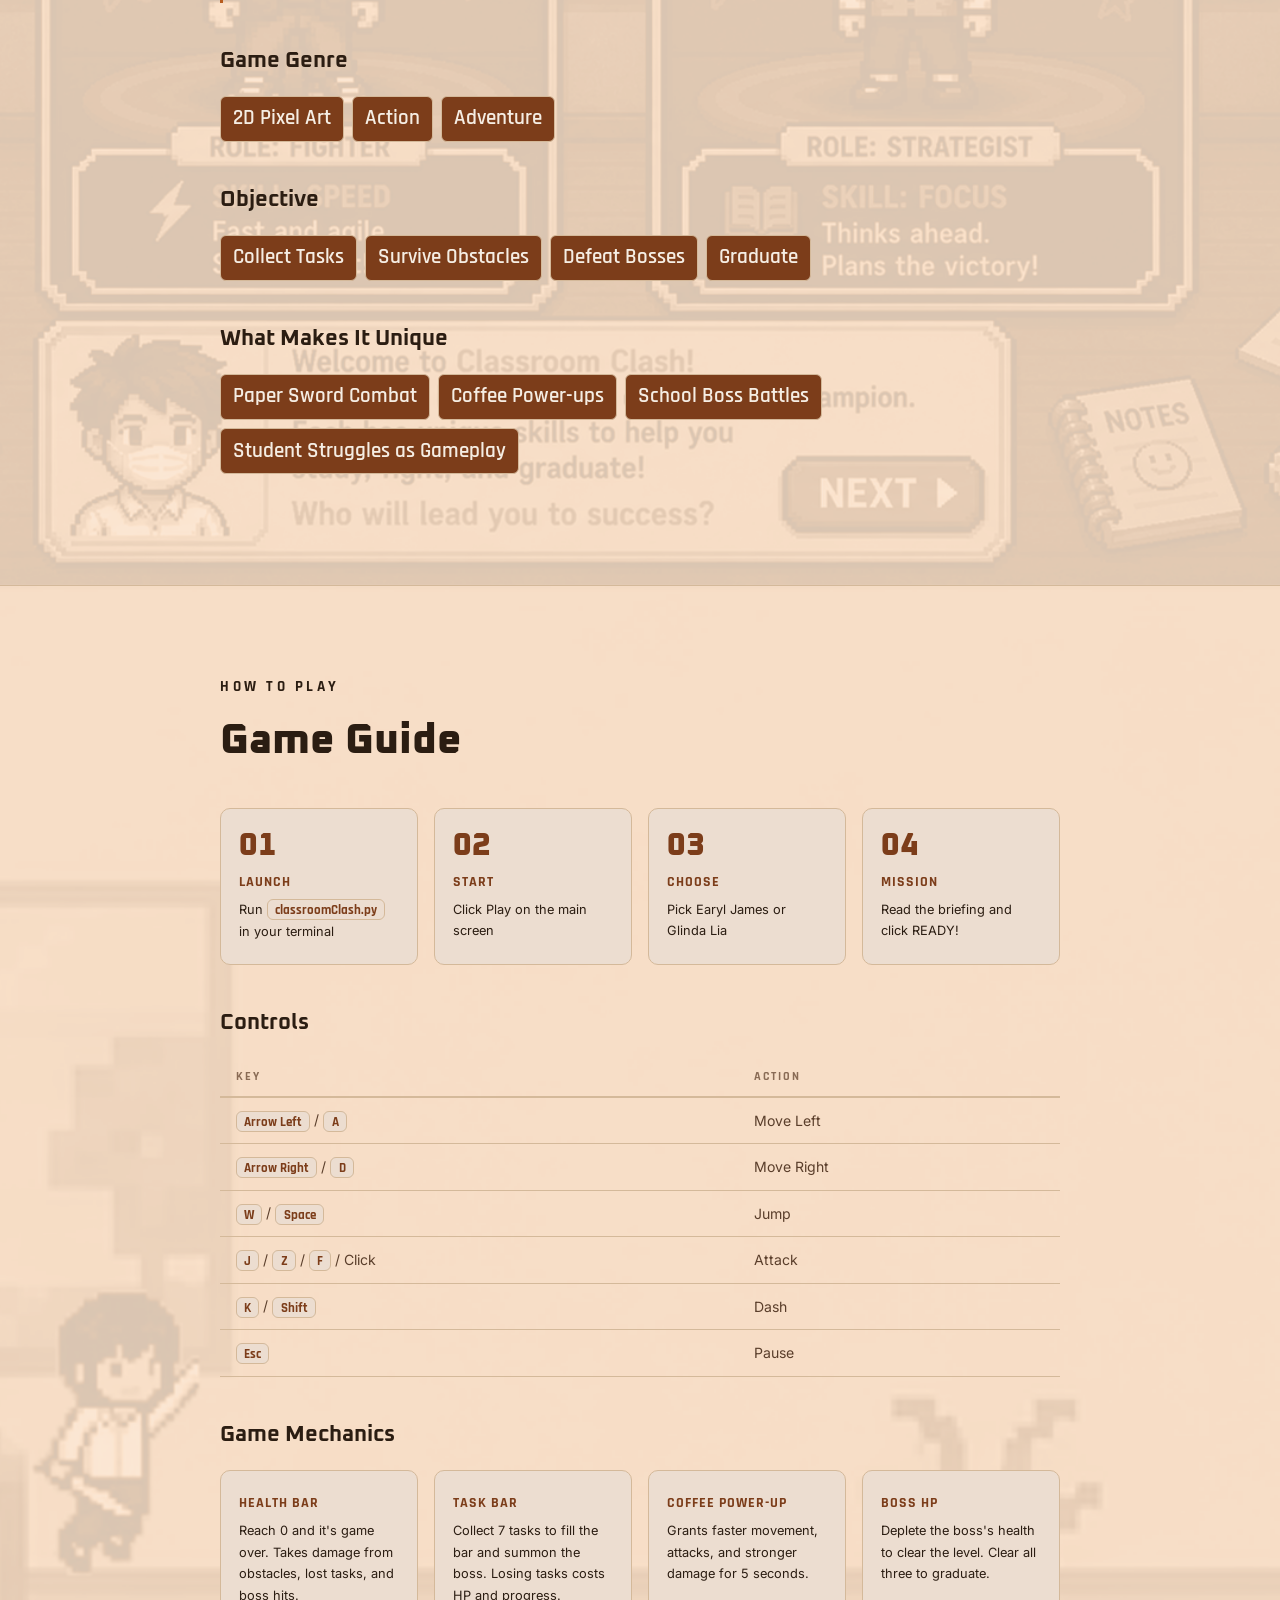
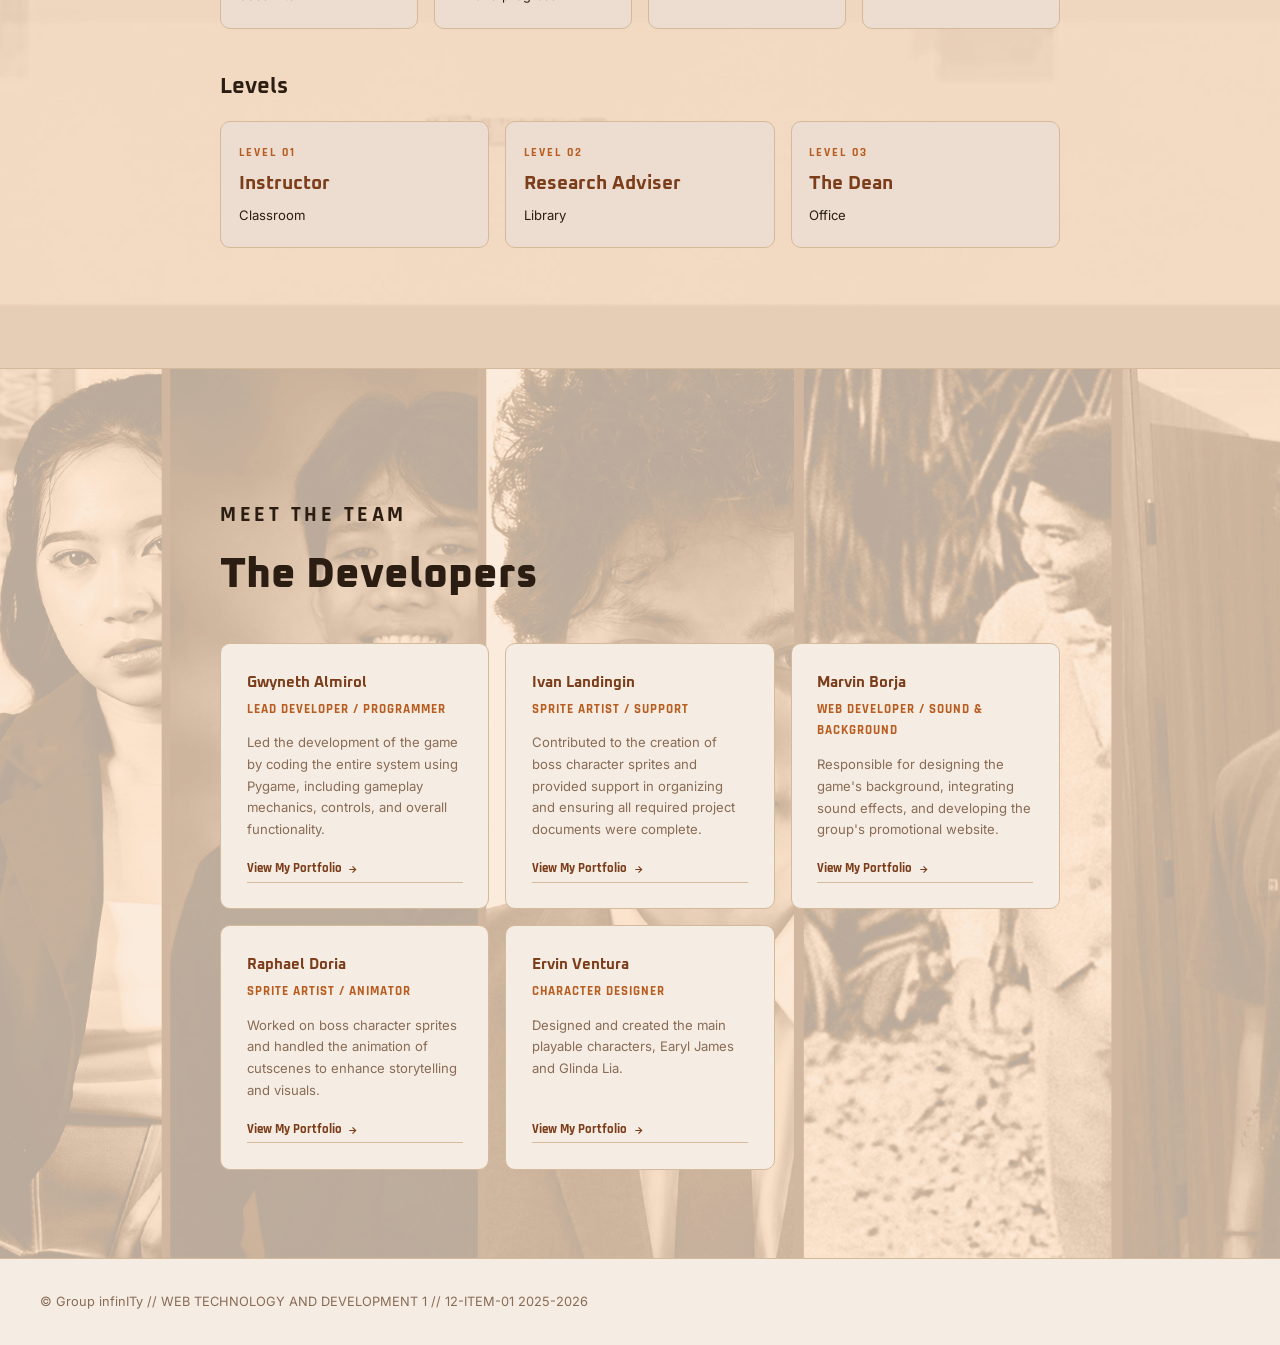
==== commit c851a8af: "FINALLLLLL" ====
--- a/index.html
+++ b/index.html
@@ -1,311 +1,221 @@
 <!DOCTYPE html>
 <html lang="en">
 <head>
-  <meta charset="UTF-8" />
-  <meta name="viewport" content="width=device-width, initial-scale=1.0"/>
-  <title>Gwyneth Almirol – Portfolio</title>
-  <link href="https://fonts.googleapis.com/css2?family=Montserrat:wght@600;700;900&family=Open+Sans:wght@300;400;500;600&display=swap" rel="stylesheet">
-  <link rel="stylesheet" href="style.css">
+<meta charset="UTF-8">
+<meta name="viewport" content="width=device-width, initial-scale=1.0">
+<title>Classroom Clash</title>
+<link href="https://fonts.googleapis.com/css2?family=Rajdhani:wght@600;700&family=Oxanium:wght@700;800&family=Inter:wght@400;500&display=swap" rel="stylesheet">
+<link rel="stylesheet" href="pygame/style.css">
 </head>
-
 <body>
 
-<!-- NAV -->
 <nav>
-  <span class="logo-placeholder"></span>
-
-  <button class="hamburger" id="hamburger" aria-label="Open menu">
+  <div class="logo">Classroom <span>Clash</span></div>
+  <ul id="nav-menu">
+    <li><a href="#about">About</a></li>
+    <li><a href="#howtoplay">How to Play</a></li>
+    <li><a href="#team">Team</a></li>
+  </ul>
+  <button class="menu-toggle" id="menu-btn" aria-label="Toggle menu">
     <span></span><span></span><span></span>
   </button>
-
-  <ul class="nav-links" id="nav-links">
-    <li><a href="../pygame.html"  onclick="closeMenu()">Pygame</a></li>
-    <li><a href="#home"        onclick="closeMenu()">Homepage</a></li>
-    <li><a href="#about"       onclick="closeMenu()">About Me</a></li>
-    <li><a href="#projects"    onclick="closeMenu()">Projects</a></li>
-    <li><a href="#skills"      onclick="closeMenu()">Skills</a></li>
-    <li><a href="#interests"   onclick="closeMenu()">Interests</a></li>
-    <li><a href="#experience"  onclick="closeMenu()">Experience</a></li>
-    <li><a href="#team"        onclick="closeMenu()">Our Team</a></li>
-    <li><a href="#contact" class="nav-cta" onclick="closeMenu()">Contact Me</a></li>
-  </ul>
 </nav>
 
 <!-- HERO -->
-<section id="home">
-  <div class="hero-text">
-    <h1>Hello there, I'm <span>Gwyneth Almirol!</span></h1>
-    <h2><i><b>I Turn Ideas into Visual Stories</b></i></h2>
-    <h3><i>Blending creativity, design, and technology to bring impactful concepts to life.</i></h3>
-  </div>
-  <img class="hero-img" src="images/GwenMainPic.png" alt="Gwyneth Almirol" />
-</section>
+<section id="hero">
+  <div class="inner">
+    <p class="hero-label">2D Pixel Action / Adventure</p>
+    <h1>⚔ SURVIVE THE CHAOS.<em> DEFEAT YOUR DEADLINES.</em></h1>
+    <h3 class="hero-desc">A 2D pixel action game where school turns into a battlefield. Fight through assignments, dodge deadlines, and defeat your instructors to graduate.</h3>
+    <div class="btn-row">
+      <a href="#howtoplay" class="btn btn-fill">Play Now</a>
+      <a href="#howtoplay" class="btn">How to Play</a>
+    </div>
+  </div>
+</section>
+
+<hr>
 
 <!-- ABOUT -->
 <section id="about">
-  <h2 class="section-title">About Me</h2>
-  <div class="about-box">
-    <p>I'm a 19-year-old student from 12 ITEM 01, currently taking Bachelor of Science in Information Technology, major in Multimedia Arts and Animation at Universidad de Dagupan.</p>
-    <p>I am a passionate creative artist who enjoys expressing ideas through graphic design, photography, and visual storytelling. I have experience in creating publication materials (pubmats) for both school and church, as well as participating in various leadership roles and creative competitions.</p>
-    <p>Beyond my academic work, I love dancing and watching my favorite anime, which inspire my artistic style and imagination. I am continuously learning and improving my skills to become a better designer and multimedia artist.</p>
-  </div>
-</section>
-
-<!-- PROJECTS -->
-<section id="projects">
-  <h2 class="section-title">My Projects</h2>
-
-  <div class="project-category">
-    <h3>Creative Pubmats</h3>
-    <div class="scroll-track">
-      <div class="project-cardPubmat"><img src="images/PUBONE.png" alt="KKB D5 Youth Camp Quote"/><div class="card-label">KKB D5 Youth Camp Quote</div></div>
-      <div class="project-cardPubmatSquare"><img src="images/PUBTWO.png" alt="Youth Junction Pubmat"/><div class="card-label">Youth Junction Pubmat</div></div>
-      <div class="project-cardPubmatSquare"><img src="images/PUBFOUR.png" alt=""/><div class="card-label">Guest Messages for JIL Alcala 35th Anniversary</div></div>
-      <div class="project-cardPubmatSquare"><img src="images/PUBFIVE.png" alt=""/><div class="card-label">Sunday Quote - Ptr. Marcelo Dela Cruz Jr.</div></div>
-      <div class="project-cardPubmatSquare"><img src="images/PUBSIX.png" alt=""/><div class="card-label">Sunday Quote - Ptr. Marcelo Dela Cruz Jr.</div></div>
-      <div class="project-cardPubmat"><img src="images/PUBSEVEN.png" alt=""/><div class="card-label">KKB Alcala Virtual Rendezvous - Bro. Kenn and Sis. Bea</div></div>
-      <div class="project-cardPubmatSquare"><img src="images/PUBEIGHT.png" alt=""/><div class="card-label">Sunday Quote - Ptr. Marcelo Dela Cruz Jr.</div></div>
-      <div class="project-cardPubmat"><img src="images/PUBNINE.png" alt=""/><div class="card-label">Sunday Quote - Bro. Mark Cyrus Dela Cruz</div></div>
-      <div class="project-cardPubmat"><img src="images/PUBTEN.png" alt=""/><div class="card-label">KKB Alcala Virtual Rendezvous - Sis. Shekinah</div></div>
-      <div class="project-cardPubmat"><img src="images/PUBELEVEN.png" alt=""/><div class="card-label">Joker Movie Poster</div></div>
-      <div class="project-cardPubmat"><img src="images/PUBTWELVE.png" alt=""/><div class="card-label">Sunday Quote - Sir Jojo Oclaray</div></div>
-      <div class="project-cardPubmat"><img src="images/PUBTHIRTEEN.png" alt=""/><div class="card-label">Gwyneth at 18 Magazine Cover</div></div>
-      <div class="project-cardPubmatSquare"><img src="images/PUBFOURTEEN.png" alt=""/><div class="card-label">Sunday Quote - Sis. Gigi Mayo</div></div>
-    </div>
-  </div>
-
-  <div class="project-category">
-    <h3>Theme Pubmats</h3>
-    <div class="scroll-track">
-      <div class="project-cardTheme"><img src="images/WPONE.png" alt=""/><div class="card-label">KKB District 5 Pangasinan - Youth Camp</div></div>
-      <div class="project-cardTheme"><img src="images/WPTWO.png" alt=""/><div class="card-label">KKB Night – Love Connection</div></div>
-      <div class="project-cardTheme"><img src="images/WPTHREE.png" alt=""/><div class="card-label">Church Pubmat - Anointing with Oil</div></div>
-      <div class="project-cardTheme"><img src="images/WPFOUR.png" alt=""/><div class="card-label">Church Pubmat - Night of Power</div></div>
-      <div class="project-cardTheme"><img src="images/WPFIVE.png" alt=""/><div class="card-label">Church Pubmat - JIL Alcala 35th Anniversary</div></div>
-      <div class="project-cardTheme"><img src="images/WPSIX.png" alt=""/><div class="card-label">Church Pubmat - KKB D5 Powerhouse</div></div>
-      <div class="project-cardTheme"><img src="images/WPSEVEN.png" alt=""/><div class="card-label">Church Pubmat - Renewal Service</div></div>
-    </div>
-  </div>
-
-  <div class="project-category">
-    <h3>Logo</h3>
-    <div class="scroll-track">
-      <div class="project-cardlogo"><img src="images/LOGOONE.png" alt="Pareng Doms"/><div class="card-label">Pareng Doms</div></div>
-      <div class="project-cardlogo"><img src="images/LOGOTWO.png" alt="CPPNHS Logo"/><div class="card-label">CPPNHS Logo S.Y. 2023-2025</div></div>
-      <div class="project-cardlogo"><img src="images/LOGOTHREE.png" alt="New Pareng Doms"/><div class="card-label">New Pareng Doms</div></div>
-      <div class="project-cardlogo"><img src="images/LOGOFOUR.png" alt="The Bamboo"/><div class="card-label">The Bamboo</div></div>
-    </div>
-  </div>
-
-  <div class="project-category">
-    <h3>Photography</h3>
-    <div class="scroll-track">
-      <div class="project-cardPhoto"><img src="images/PONE.jpg" alt="Trisha at 18"/><div class="card-label">Trisha at 18</div></div>
-      <div class="project-cardPhotoLandscape"><img src="images/PTWO.jpg" style="height: 350px;" alt=""/><div class="card-label">JIL Night of Power</div></div>
-      <div class="project-cardPhotoLandscape"><img src="images/PTHREE.jpg" style="height: 350px;"alt=""/><div class="card-label">Flag Ceremony - CSITS documentation</div></div>
-      <div class="project-cardPhoto"><img src="images/PFOUR.jpg" alt=""/><div class="card-label">Photo Entry for SITE Week</div></div>
-      <div class="project-cardPhoto"><img src="images/PFIVE.jpg" alt=""/><div class="card-label">Photo Entry for SITE Week</div></div>
-      <div class="project-cardPhoto"><img src="images/PSIX.jpg" alt=""/><div class="card-label">Mac and Jostle's Wedding</div></div>
-      <div class="project-cardPhotoLandscape"><img src="images/PSEVEN.jpg" alt=""/><div class="card-label">Mac and Jostle's Wedding</div></div>
-    </div>
-  </div>
-
-  <div class="project-category">
-    <h3>Shirt Designs</h3>
-    <div class="scroll-track">
-      <div class="project-cardShirt"><img src="images/tshirtone.png" style="height: 250px;" alt=""/><div class="card-label">Vanguard Shirt - Black</div></div>
-      <div class="project-cardShirt"><img src="images/tshirttwo.png" style="height: 250px;" alt=""/><div class="card-label">Vanguard Shirt - Orange</div></div>
-      <div class="project-cardShirt"><img src="images/tshirtthree.png" style="height: 250px;"alt=""/><div class="card-label">BPLO Alcala Uniform</div></div>
-      <div class="project-cardShirt"><img src="images/tshirtfour.png" style="height: 250px;"alt=""/><div class="card-label">BPLO Alcala Uniform</div></div>
-      <div class="project-cardShirt"><img src="images/tshirtfive.png" style="height: 250px;"alt=""/><div class="card-label">CPPNHS Dance Sport</div></div>
-      <div class="project-cardShirt"><img src="images/tshirtsix.png" style="height: 250px;"alt=""/><div class="card-label">Church Shirt - 35th Anniversary</div></div>
-      <div class="project-cardShirt"><img src="images/tshirtseven.png" style="height: 250px;"alt=""/><div class="card-label">Church Shirt - JIL Urdaneta Dance Team</div></div>
-      <div class="project-cardShirt"><img src="images/tshirteight.png" style="height: 250px;"alt=""/><div class="card-label">Ang Kawayan Uniform - Campus Journalism</div></div>
-      <div class="project-cardShirt"><img src="images/tshirtnine.png" style="height: 250px;"alt=""/><div class="card-label">CPPNHS SSLG Uniform</div></div>
-    </div>
-  </div>
-
-</section>
-
-<!-- SKILLS -->
-<section id="skills">
-  <h2 class="section-title">My Skills</h2>
-  <div class="skills-grid">
-    <div class="skill-card">
-      <h4>Technical Skills</h4>
-      <ul>
-        <li>Graphic Design and Visual Communication</li>
-        <li>Photography and Photo Editing</li>
-        <li>Presentation Design (PowerPoint)</li>
-        <li>Layout and Branding Design</li>
-      </ul>
-    </div>
-    <div class="skill-card">
-      <h4>Strengths</h4>
-      <ul>
-        <li>Creative thinking</li>
-        <li>Strong communication skills</li>
-        <li>Problem-solving</li>
-        <li>Leadership and initiative</li>
-        <li>Adaptability and willingness to learn</li>
-      </ul>
-    </div>
-  </div>
-
-  <div style="text-align:center; margin-top:2.5rem;">
-    <p style="font-size:0.82rem; letter-spacing:0.12em; text-transform:uppercase; color:var(--gray); margin-bottom:1.2rem; font-weight:600;">Tools &amp; Software Mastery</p>
-    <div class="tools-row">
-
-      <!-- Canva -->
-      <div class="tool-badge">
-        <img src="images/CANVA LOGO.jpg" />
-        Canva
-      </div>
-
-      <!-- CapCut -->
-      <div class="tool-badge">
-        <img src="images/CAPCUT LOGO.jpg" />
-        CapCut
-      </div>
-
-      <!-- Adobe Illustrator -->
-      <div class="tool-badge">
-        <img src="images/ILLUSTRATOR LOGO.jpg"/>
-        Illustrator
-      </div>
-
-      <!-- Adobe Lightroom -->
-      <div class="tool-badge">
-        <img src="images/LIGHTROOM LOGO.png" />
-        Lightroom
-      </div>
-
-      <!-- Adobe Photoshop -->
-      <div class="tool-badge">
-        <img src="images/PHOTOSHOP LOGO.png"/>
-        Photoshop
-      </div>
-
-      <!-- Microsoft Word -->
-      <div class="tool-badge">
-        <img src="images/WORD LOGO.webp"/>
-        Word
-      </div>
-
-      <!-- Microsoft PowerPoint -->
-      <div class="tool-badge">
-        <img src="images/PPT LOGO.webp"/>
-        PowerPoint
-      </div>
-
-    </div>
-  </div>
-</section>
-
-<!-- INTERESTS -->
-<section id="interests">
-  <h2 class="section-title">My Interests</h2>
-  <div class="interests-box">
-    I enjoy watching anime movies and exploring different styles of animation and storytelling, which inspire my creativity. I also love drawing and creating visual artwork as a way to express my ideas. In addition, I enjoy dancing as a form of self-expression and playing badminton to stay active and healthy.
-  </div>
-</section>
-
-<!-- EXPERIENCE -->
-<section id="experience">
-  <h2 class="section-title">My Experience</h2>
-  <div class="exp-grid">
-    <div class="exp-card">
-      <h4>Leadership &amp; Affiliations</h4>
-      <ul>
-        <li>SSLG Vice President (2024–2025)</li>
-        <li>SSLG Grade 11 Representative (2023–2024)</li>
-        <li>Homeroom Mayor (2021–2023)</li>
-        <li>Dance Club Secretary (2023–2024)</li>
-        <li>YES-O Secretary (2022–2023)</li>
-        <li>GSP Pangasinan Senior Vice Chairman</li>
-        <li>GSP Pangasinan Senior Literary Editor (JIG)</li>
-        <li>S.C.O.M. Officer-in-Charge (OIC)</li>
-      </ul>
-    </div>
-    <div class="exp-card">
-      <h4>Achievements</h4>
-      <ul>
-        <li>Best in Research (Leader)</li>
-        <li>2nd Place – LKMA Photography &amp; Photoshop (2023)</li>
-        <li>Campus Journalism Award (G3, 2025)</li>
-        <li>Campus Journalism Loyalty Award</li>
-        <li>Red Cross Youth Merit Award</li>
-        <li>DSPC Editorial Cartooning Placements (2023–2024)</li>
-        <li>Galing Ed Pangasinan (Cluster &amp; Division Champion)</li>
-        <li>GSP Flash Mob Competitions (Multiple Awards)</li>
-      </ul>
-    </div>
-    <div class="exp-card">
-      <h4>Trainings &amp; Participations</h4>
-      <ul>
-        <li>Municipal, Division, and National Youth Leadership Trainings (2024–2025)</li>
-        <li>Technolympics – Photoshop Category</li>
-        <li>Red Cross Youth Volunteer (2022–2024)</li>
-        <li>Campus Journalism Trainings</li>
-        <li>YES-O School-Based Camp</li>
-      </ul>
-    </div>
-  </div>
-</section>
+  <div class="inner">
+    <h3 class="sec-tag">About the Game</h3>
+    <h2>Overview</h2>
+    <h3 class="overview"><em>Classroom Clash</em> is a 2D pixel-style action game that transforms the struggles of student life into an exciting battle for survival. What starts as an ordinary school year quickly turns into chaos as assignments come to life and deadlines become enemies.</h3>
+
+    <h3 style="margin-top: 0;">The Story</h3>
+    <div class="story">
+      <h4>Earyl James and Glinda Lia are just ordinary students trying to survive their final school year, but this year feels different.</h4>
+      <h4>Assignments keep piling up. Deadlines feel like enemies. Something isn't right.</h4>
+      <h4>One day, the classroom changes. The blackboard begins to glow, papers start floating, and suddenly school becomes a battlefield.</h4>
+      <h4>Now they must complete their tasks, fight their instructors, and overcome every challenge, or risk never graduating.</h4>
+    </div>
+    <div class="tag-group">
+      <h3>Game Genre</h3>
+      <div class="tags">
+        <span class="tag warm">2D Pixel Art</span>
+        <span class="tag warm">Action</span>
+        <span class="tag warm">Adventure</span>
+      </div>
+    </div>
+    <div class="tag-group">
+      <h3>Objective</h3>
+      <div class="tags">
+        <span class="tag">Collect Tasks</span>
+        <span class="tag">Survive Obstacles</span>
+        <span class="tag">Defeat Bosses</span>
+        <span class="tag">Graduate</span>
+      </div>
+    </div>
+    <div class="tag-group">
+      <h3>What Makes It Unique</h3>
+      <div class="tags">
+        <span class="tag">Paper Sword Combat</span>
+        <span class="tag">Coffee Power-ups</span>
+        <span class="tag">School Boss Battles</span>
+        <span class="tag">Student Struggles as Gameplay</span>
+      </div>
+    </div>
+  </div>
+</section>
+
+<hr>
+
+<!-- HOW TO PLAY -->
+<section id="howtoplay">
+  <div class="inner">
+    <p class="sec-tag">How to Play</p>
+    <h2>Game Guide</h2>
+
+    <div class="card-grid cols-4">
+      <div class="card">
+        <div class="num">01</div>
+        <h4>Launch</h4>
+        <p>Run <kbd>classroomClash.py</kbd> in your terminal</p>
+      </div>
+      <div class="card">
+        <div class="num">02</div>
+        <h4>Start</h4>
+        <p>Click Play on the main screen</p>
+      </div>
+      <div class="card">
+        <div class="num">03</div>
+        <h4>Choose</h4>
+        <p>Pick Earyl James or Glinda Lia</p>
+      </div>
+      <div class="card">
+        <div class="num">04</div>
+        <h4>Mission</h4>
+        <p>Read the briefing and click READY!</p>
+      </div>
+    </div>
+
+    <h3>Controls</h3>
+    <table>
+      <thead><tr><th>Key</th><th>Action</th></tr></thead>
+      <tbody>
+        <tr><td><kbd>Arrow Left</kbd> / <kbd>A</kbd></td><td>Move Left</td></tr>
+        <tr><td><kbd>Arrow Right</kbd> / <kbd>D</kbd></td><td>Move Right</td></tr>
+        <tr><td><kbd>W</kbd> / <kbd>Space</kbd></td><td>Jump</td></tr>
+        <tr><td><kbd>J</kbd> / <kbd>Z</kbd> / <kbd>F</kbd> / Click</td><td>Attack</td></tr>
+        <tr><td><kbd>K</kbd> / <kbd>Shift</kbd></td><td>Dash</td></tr>
+        <tr><td><kbd>Esc</kbd></td><td>Pause</td></tr>
+      </tbody>
+    </table>
+
+    <h3>Game Mechanics</h3>
+    <div class="card-grid cols-4">
+      <div class="card">
+        <h4>Health Bar</h4>
+        <p>Reach 0 and it's game over. Takes damage from obstacles, lost tasks, and boss hits.</p>
+      </div>
+      <div class="card">
+        <h4>Task Bar</h4>
+        <p>Collect 7 tasks to fill the bar and summon the boss. Losing tasks costs HP and progress.</p>
+      </div>
+      <div class="card">
+        <h4>Coffee Power-Up</h4>
+        <p>Grants faster movement, attacks, and stronger damage for 5 seconds.</p>
+      </div>
+      <div class="card">
+        <h4>Boss HP</h4>
+        <p>Deplete the boss's health to clear the level. Clear all three to graduate.</p>
+      </div>
+    </div>
+
+    <h3>Levels</h3>
+    <div class="card-grid cols-3">
+      <div class="card">
+        <div class="level-label">Level 01</div>
+        <div class="level-boss">Instructor</div>
+        <div class="level-loc">Classroom</div>
+      </div>
+      <div class="card">
+        <div class="level-label">Level 02</div>
+        <div class="level-boss">Research Adviser</div>
+        <div class="level-loc">Library</div>
+      </div>
+      <div class="card">
+        <div class="level-label">Level 03</div>
+        <div class="level-boss">The Dean</div>
+        <div class="level-loc">Office</div>
+      </div>
+    </div>
+  </div>
+</section>
+
+<hr>
 
 <!-- TEAM -->
 <section id="team">
-  <h2 class="section-title">Meet the Whole Team</h2>
-  <div class="team-grid">
-    <div class="team-item"><div class="ci-val"><a href="../gwyneth/index.html">Gwyneth Almirol</a></div></div>
-    <div class="team-item"><div class="ci-val"><a href="../Ivan/index.html">Ivan Landingin</a></div></div>
-    <div class="team-item"><div class="ci-val"><a href="../Marvin/index.html">Marvin Borja</a></div></div>
-    <div class="team-item"><div class="ci-val"><a href="../ervin/index.html">Ervin Ventura</a></div></div>
-    <div class="team-item"><div class="ci-val"><a href="../raphael/index.html">Raphael Doria</a></div></div>
-  </div>
-</section>
-
-<!-- CONTACT -->
-<section id="contact">
-  <h2 class="section-title">Contact Information</h2>
-  <div class="contact-grid">
-    <div class="contact-item">
-      <div class="ci-label">Email Address</div>
-      <div class="ci-val"><a href="mailto:gwynethalmirol@gmail.com">gwynethalmirol@gmail.com</a></div>
-    </div>
-    <div class="contact-item">
-      <div class="ci-label">Phone Number</div>
-      <div class="ci-val">09959269723</div>
-    </div>
-    <div class="contact-item">
-      <div class="ci-label">Facebook Account</div>
-      <div class="ci-val"><a href="https://www.facebook.com/share/1GH6hRHWQC/?mibextid=wwXIfr" target="_blank">Gwyneth Payopay Almirol</a></div>
-    </div>
-    <div class="contact-item">
-      <div class="ci-label">Instagram Account</div>
-      <div class="ci-val"><a href="https://www.instagram.com/gwn_cutie?igsh=MWxpNnJ2YTJhZjA1OA%3D%3D&utm_source=qr" target="_blank">@gwn_cutie</a></div>
+  <div class="inner">
+    <h3 class="sec-tag">Meet the Team</h3>
+    <h2>The Developers</h2>
+    <div class="team-grid">
+
+      <div class="team-card">
+        <div class="team-name">Gwyneth Almirol</div>
+        <div class="team-role">Lead Developer / Programmer</div>
+        <p class="team-desc">Led the development of the game by coding the entire system using Pygame, including gameplay mechanics, controls, and overall functionality.</p>
+        <a href="../gwyneth/index.html" class="port-link">View My Portfolio <svg viewBox="0 0 24 24"><path d="M5 12h14M12 5l7 7-7 7"/></svg></a>
+      </div>
+
+      <div class="team-card">
+        <div class="team-name">Ivan Landingin</div>
+        <div class="team-role">Sprite Artist / Support</div>
+        <p class="team-desc">Contributed to the creation of boss character sprites and provided support in organizing and ensuring all required project documents were complete.</p>
+        <a href="../Ivan/index.html" class="port-link">View My Portfolio <svg viewBox="0 0 24 24"><path d="M5 12h14M12 5l7 7-7 7"/></svg></a>
+      </div>
+
+      <div class="team-card">
+        <div class="team-name">Marvin Borja</div>
+        <div class="team-role">Web Developer / Sound & Background</div>
+        <p class="team-desc">Responsible for designing the game's background, integrating sound effects, and developing the group's promotional website.</p>
+        <a href="../Marvin/index.html" class="port-link">View My Portfolio <svg viewBox="0 0 24 24"><path d="M5 12h14M12 5l7 7-7 7"/></svg></a>
+      </div>
+
+      <div class="team-card">
+        <div class="team-name">Raphael Doria</div>
+        <div class="team-role">Sprite Artist / Animator</div>
+        <p class="team-desc">Worked on boss character sprites and handled the animation of cutscenes to enhance storytelling and visuals.</p>
+        <a href= "../raphael/index.html" class="port-link">View My Portfolio <svg viewBox="0 0 24 24"><path d="M5 12h14M12 5l7 7-7 7"/></svg></a>
+      </div>
+
+      <div class="team-card">
+        <div class="team-name">Ervin Ventura</div>
+        <div class="team-role">Character Designer</div>
+        <p class="team-desc">Designed and created the main playable characters, Earyl James and Glinda Lia.</p>
+        <a href="../ervin/index.html" class="port-link">View My Portfolio <svg viewBox="0 0 24 24"><path d="M5 12h14M12 5l7 7-7 7"/></svg></a>
+      </div>
+
     </div>
   </div>
 </section>
 
 <footer>
-  &copy; Team Classroom Clash // WEB TECHNOLOGY AND DEVELOPMENT 1 // 12-ITEM-01 2025-2026
+  &copy; Group infinITy // WEB TECHNOLOGY AND DEVELOPMENT 1 // 12-ITEM-01 2025-2026
 </footer>
 
-<script src="script.js"></script>
-<script>
-  const hamburger = document.getElementById('hamburger');
-  const navLinks  = document.getElementById('nav-links');
-
-  hamburger.addEventListener('click', () => {
-    navLinks.classList.toggle('open');
-    hamburger.classList.toggle('active');
-  });
-
-  function closeMenu() {
-    navLinks.classList.remove('open');
-    hamburger.classList.remove('active');
-  }
-</script>
+<script src="pygame/script.js"></script>
 </body>
 </html>
--- a/pygame/style.css
+++ b/pygame/style.css
@@ -0,0 +1,596 @@
+:root {
+  --bg:     #f5ede3;
+  --bg2:    #ecddd0;
+  --text:   #2b1d12;
+  --muted:  #896b55;
+  --border: #d4b99a;
+  --brown:  #7c3d1a;
+  --orange: #b85c1f;
+  --light:  #f0dbc8;
+}
+
+* {
+  margin: 0;
+  padding: 0;
+  box-sizing: border-box;
+}
+
+html {
+  scroll-behavior: smooth;
+}
+
+body {
+  background: var(--bg);
+  color: var(--text);
+  font-family: 'Inter', sans-serif;
+  font-size: 15px;
+  line-height: 1.7;
+}
+
+section {
+  padding: 5.5rem 2.5rem;
+}
+
+.inner {
+  max-width: 840px;
+  margin: 0 auto;
+}
+
+hr {
+  border: none;
+  border-top: 1px solid var(--border);
+}
+
+h1 {
+  font-family: 'Oxanium', sans-serif;
+  font-size: clamp(3rem, 6vw, 5.2rem);
+  font-weight: 800;
+  line-height: 1.05;
+  color: var(--brown);
+  letter-spacing: 1px;
+  margin-bottom: 1.5rem;
+}
+
+h1 em {
+  font-style: normal;
+  color: var(--orange);
+}
+
+h2 {
+  font-family: 'Oxanium', sans-serif;
+  font-size: 2.6rem;
+  font-weight: 800;
+  color: var(--text);
+  margin-bottom: 2rem;
+}
+
+h3 {
+  font-family: 'Oxanium', sans-serif;
+  font-size: 1.35rem;
+  font-weight: 700;
+  color: var(--text);
+  margin-top: 2.5rem;
+  margin-bottom: 1rem;
+}
+
+nav {
+  position: fixed;
+  top: 0;
+  left: 0;
+  right: 0;
+  z-index: 100;
+  height: 58px;
+  background: var(--bg);
+  border-bottom: 1px solid var(--border);
+  display: flex;
+  align-items: center;
+  justify-content: space-between;
+  padding: 0 2.5rem;
+}
+
+.logo {
+  font-family: 'Oxanium', sans-serif;
+  font-size: 1.25rem;
+  font-weight: 800;
+  color: var(--brown);
+  text-transform: uppercase;
+  letter-spacing: 1px;
+}
+
+.logo span {
+  color: var(--orange);
+}
+
+nav ul {
+  list-style: none;
+  display: flex;
+  gap: 2rem;
+}
+
+nav a {
+  font-family: 'Rajdhani', sans-serif;
+  font-size: 0.95rem;
+  font-weight: 600;
+  text-transform: uppercase;
+  letter-spacing: 1.5px;
+  color: var(--muted);
+  text-decoration: none;
+  transition: color 0.2s;
+}
+
+nav a:hover {
+  color: var(--orange);
+}
+
+.menu-toggle {
+  display: none;
+  flex-direction: column;
+  gap: 5px;
+  background: none;
+  border: none;
+  cursor: pointer;
+  padding: 4px;
+}
+
+.menu-toggle span {
+  display: block;
+  width: 22px;
+  height: 2px;
+  background: var(--brown);
+  border-radius: 2px;
+}
+
+#hero {
+  min-height: 100vh;
+  display: flex;
+  align-items: center;
+  padding-top: 58px;
+  background-image: url('images/main.png');
+  background-size: cover;
+  background-position: center;
+  background-repeat: no-repeat;
+  position: relative;
+}
+
+#hero::before {
+  content: '';
+  position: absolute;
+  inset: 0;
+  background: rgba(245, 237, 227, 0.4);
+  pointer-events: none;
+}
+
+#hero .inner {
+  position: relative;
+  z-index: 1;
+}
+
+.hero-label {
+  display: inline-block;
+  font-family: 'Rajdhani', sans-serif;
+  font-size: 0.8rem;
+  font-weight: 700;
+  text-transform: uppercase;
+  letter-spacing: 3px;
+  color: var(--bg);
+  background: var(--text);
+  border: 1px solid var(--border);
+  padding: 0.3rem 0.85rem;
+  border-radius: 6px;
+  margin-bottom: 1.6rem;
+}
+
+.hero-desc {
+  color: var(--text);
+  max-width: 600px;
+  margin-bottom: 2.5rem;
+}
+
+.btn-row {
+  display: flex;
+  gap: 0.8rem;
+  flex-wrap: wrap;
+}
+
+.btn {
+  font-family: 'Rajdhani', sans-serif;
+  font-size: 0.9rem;
+  font-weight: 700;
+  text-transform: uppercase;
+  letter-spacing: 1.5px;
+  padding: 0.75rem 1.6rem;
+  border-radius: 6px;
+  border: 3px solid var(--text);
+  color: var(--text);
+  text-decoration: none;
+  display: inline-block;
+  transition: background 0.2s, border-color 0.2s;
+}
+
+.btn:hover {
+  background: var(--bg2);
+  border-color: var(--brown);
+}
+
+.btn-fill {
+  background: var(--text);
+  color: #fff;
+  border-color: var(--text);
+}
+
+.btn-fill:hover {
+  background: var(--brown);
+  border-color: var(--brown);
+}
+
+.sec-tag {
+  font-family: 'Rajdhani', sans-serif;
+  font-weight: 700;
+  text-transform: uppercase;
+  letter-spacing: 3.5px;
+  color: var(--text);
+  margin-bottom: 0.4rem;
+}
+
+/* ABOUT SECTION with background */
+#about {
+  background-image: url('images/main2.png');
+  background-size: cover;
+  background-position: center;
+  background-repeat: no-repeat;
+  position: relative;
+}
+
+#about::before {
+  content: '';
+  position: absolute;
+  inset: 0;
+  background: rgba(245, 237, 227, 0.4);
+  pointer-events: none;
+}
+
+#about .inner {
+  position: relative;
+  z-index: 1;
+}
+
+.overview {
+  color: var(--text);
+  margin-bottom: 2.5rem;
+}
+
+.story {
+  border-left: 3px solid var(--orange);
+  padding-left: 1.5rem;
+  color: var(--text);
+  font-size: 0.95rem;
+  margin-bottom: 2.5rem;
+}
+
+.story p + p {
+  margin-top: 0.75rem;
+}
+
+.tag-group {
+  margin-bottom: 1.4rem;
+}
+
+.tag-group h4 {
+  font-family: 'Rajdhani', sans-serif;
+  font-size: 0.75rem;
+  font-weight: 700;
+  text-transform: uppercase;
+  letter-spacing: 2px;
+  color: var(--muted);
+  margin-bottom: 0.5rem;
+}
+
+.tags {
+  display: flex;
+  flex-wrap: wrap;
+  gap: 0.5rem;
+}
+
+.tag {
+  font-family: 'Rajdhani', sans-serif;
+  font-size: 1.3rem;
+  font-weight: 600;
+  padding: 0.28rem 0.75rem;
+  border: 1.5px solid var(--border);
+  border-radius: 6px;
+  color: var(--bg);
+  background: var(--brown);
+}
+
+.tag.warm {
+  background: var(--brown);
+  color: var(--bg);
+}
+
+/* HOW TO PLAY */
+#howtoplay {
+  background-image: url('images/main3.png');
+  background-size: cover;
+  background-position: center;
+  background-repeat: no-repeat;
+  position: relative;
+}
+
+#howtoplay::before {
+  content: '';
+  position: absolute;
+  inset: 0;
+  background: rgba(245, 237, 227, 0.4);
+  pointer-events: none;
+}
+
+#howtoplay .inner {
+  position: relative;
+  z-index: 1;
+}
+
+.card-grid {
+  display: grid;
+  gap: 1rem;
+  margin-bottom: 2rem;
+}
+
+.card-grid.cols-4 {
+  grid-template-columns: repeat(4, 1fr);
+}
+
+.card-grid.cols-3 {
+  grid-template-columns: repeat(3, 1fr);
+}
+
+.card {
+  background: var(--bg2);
+  border: 1.5px solid var(--border);
+  border-radius: 10px;
+  padding: 1.3rem 1.1rem;
+  transition: border-color 0.2s, background 0.2s;
+}
+
+.card:hover {
+  border-color: var(--orange);
+  background: var(--light);
+}
+
+.card .num {
+  font-family: 'Oxanium', sans-serif;
+  font-size: 2rem;
+  font-weight: 800;
+  color: var(--brown);
+  line-height: 1;
+  margin-bottom: 0.5rem;
+}
+
+.card h4 {
+  font-family: 'Rajdhani', sans-serif;
+  font-size: 0.9rem;
+  font-weight: 700;
+  text-transform: uppercase;
+  letter-spacing: 1px;
+  color: var(--brown);
+  margin-bottom: 0.25rem;
+}
+
+.card p {
+  font-size: 0.8rem;
+  color: var(--text);
+}
+
+.level-label {
+  font-family: 'Rajdhani', sans-serif;
+  font-size: 0.72rem;
+  font-weight: 700;
+  text-transform: uppercase;
+  letter-spacing: 2px;
+  color: var(--orange);
+  margin-bottom: 0.35rem;
+}
+
+.level-boss {
+  font-family: 'Oxanium', sans-serif;
+  font-size: 1.2rem;
+  font-weight: 700;
+  color: var(--brown);
+  margin-bottom: 0.2rem;
+}
+
+.level-loc {
+  font-size: 0.82rem;
+  color: var(--text);
+}
+
+table {
+  width: 100%;
+  border-collapse: collapse;
+  font-size: 0.88rem;
+  margin-bottom: 2rem;
+}
+
+thead th {
+  font-family: 'Rajdhani', sans-serif;
+  font-size: 0.75rem;
+  font-weight: 700;
+  text-transform: uppercase;
+  letter-spacing: 2px;
+  color: var(--muted);
+  text-align: left;
+  padding: 0.55rem 1rem;
+  border-bottom: 2px solid var(--border);
+}
+
+tbody td {
+  padding: 0.65rem 1rem;
+  border-bottom: 1px solid var(--border);
+  color: #5a3e2b;
+}
+
+tbody tr:hover td {
+  background: var(--light);
+}
+
+kbd {
+  font-family: 'Rajdhani', sans-serif;
+  font-size: 0.8rem;
+  font-weight: 700;
+  background: var(--bg2);
+  border: 1.5px solid var(--border);
+  border-radius: 6px;
+  padding: 0.1rem 0.45rem;
+  color: var(--brown);
+}
+
+/* TEAM */
+#team {
+  background-image: url('images/developers.png');
+  background-size: cover;
+  background-position: center;
+  background-repeat: no-repeat;
+  position: relative;
+}
+
+#team::before {
+  content: '';
+  position: absolute;
+  inset: 0;
+  background: rgba(245, 237, 227, 0.4);
+  pointer-events: none;
+}
+
+#team .inner {
+  position: relative;
+  z-index: 1;
+}
+
+.team-grid {
+  display: grid;
+  grid-template-columns: repeat(auto-fill, minmax(250px, 1fr));
+  gap: 1rem;
+  align-items: stretch;
+}
+
+.team-card {
+  background: var(--bg);
+  border: 1.5px solid var(--border);
+  border-radius: 10px;
+  padding: 1.6rem;
+  transition: border-color 0.2s, background 0.2s;
+  display: flex;
+  flex-direction: column;
+}
+
+.team-card:hover {
+  border-color: var(--orange);
+  background: var(--light);
+}
+
+.team-name {
+  font-family: 'Oxanium', sans-serif;
+  font-size: 0.95rem;
+  font-weight: 700;
+  color: var(--brown);
+  margin-bottom: 0.2rem;
+}
+
+.team-role {
+  font-family: 'Rajdhani', sans-serif;
+  font-size: 0.8rem;
+  font-weight: 700;
+  text-transform: uppercase;
+  letter-spacing: 1px;
+  color: var(--orange);
+  margin-bottom: 0.75rem;
+}
+
+.team-desc {
+  font-size: 0.82rem;
+  color: var(--muted);
+  line-height: 1.65;
+  margin-bottom: 1.1rem;
+  flex-grow: 1;
+}
+
+.port-link {
+  font-family: 'Rajdhani', sans-serif;
+  font-size: 0.82rem;
+  font-weight: 700;
+  color: var(--brown);
+  text-decoration: none;
+  display: inline-flex;
+  align-items: center;
+  gap: 0.35rem;
+  border-bottom: 1.5px solid var(--border);
+  padding-bottom: 1px;
+  transition: color 0.2s, border-color 0.2s;
+}
+
+.port-link:hover {
+  color: var(--orange);
+  border-color: var(--orange);
+}
+
+.port-link svg {
+  width: 11px;
+  height: 11px;
+  stroke: currentColor;
+  fill: none;
+  stroke-width: 2.5;
+}
+
+footer {
+  background: var(--bg);
+  border-top: 1px solid var(--border);
+  padding: 2rem 2.5rem;
+  display: flex;
+  justify-content: space-between;
+  align-items: center;
+  flex-wrap: wrap;
+  gap: 0.5rem;
+  font-size: 0.8rem;
+  color: var(--muted);
+}
+
+.footer-logo {
+  font-family: 'Oxanium', sans-serif;
+  font-size: 1rem;
+  font-weight: 800;
+  text-transform: uppercase;
+  letter-spacing: 1px;
+  color: var(--brown);
+}
+
+.footer-logo span {
+  color: var(--orange);
+}
+
+/* RESPONSIVE */
+@media (max-width: 768px) {
+  nav { padding: 0 1.5rem; }
+  section { padding: 4rem 1.5rem; }
+  h1 { font-size: 2.4rem; }
+
+  nav ul {
+    display: none;
+    flex-direction: column;
+    position: absolute;
+    top: 58px;
+    left: 0;
+    right: 0;
+    background: var(--bg);
+    border-bottom: 1px solid var(--border);
+    padding: 0.5rem 0;
+  }
+
+  nav ul.open { display: flex; }
+  nav ul li a { display: block; padding: 0.75rem 1.5rem; }
+  .menu-toggle { display: flex; }
+  .card-grid.cols-4 { grid-template-columns: repeat(2, 1fr); }
+  .card-grid.cols-3 { grid-template-columns: 1fr; }
+  .team-grid { grid-template-columns: 1fr; }
+  .btn-row { flex-direction: column; }
+  .btn { text-align: center; }
+  footer { flex-direction: column; text-align: center; }
+}
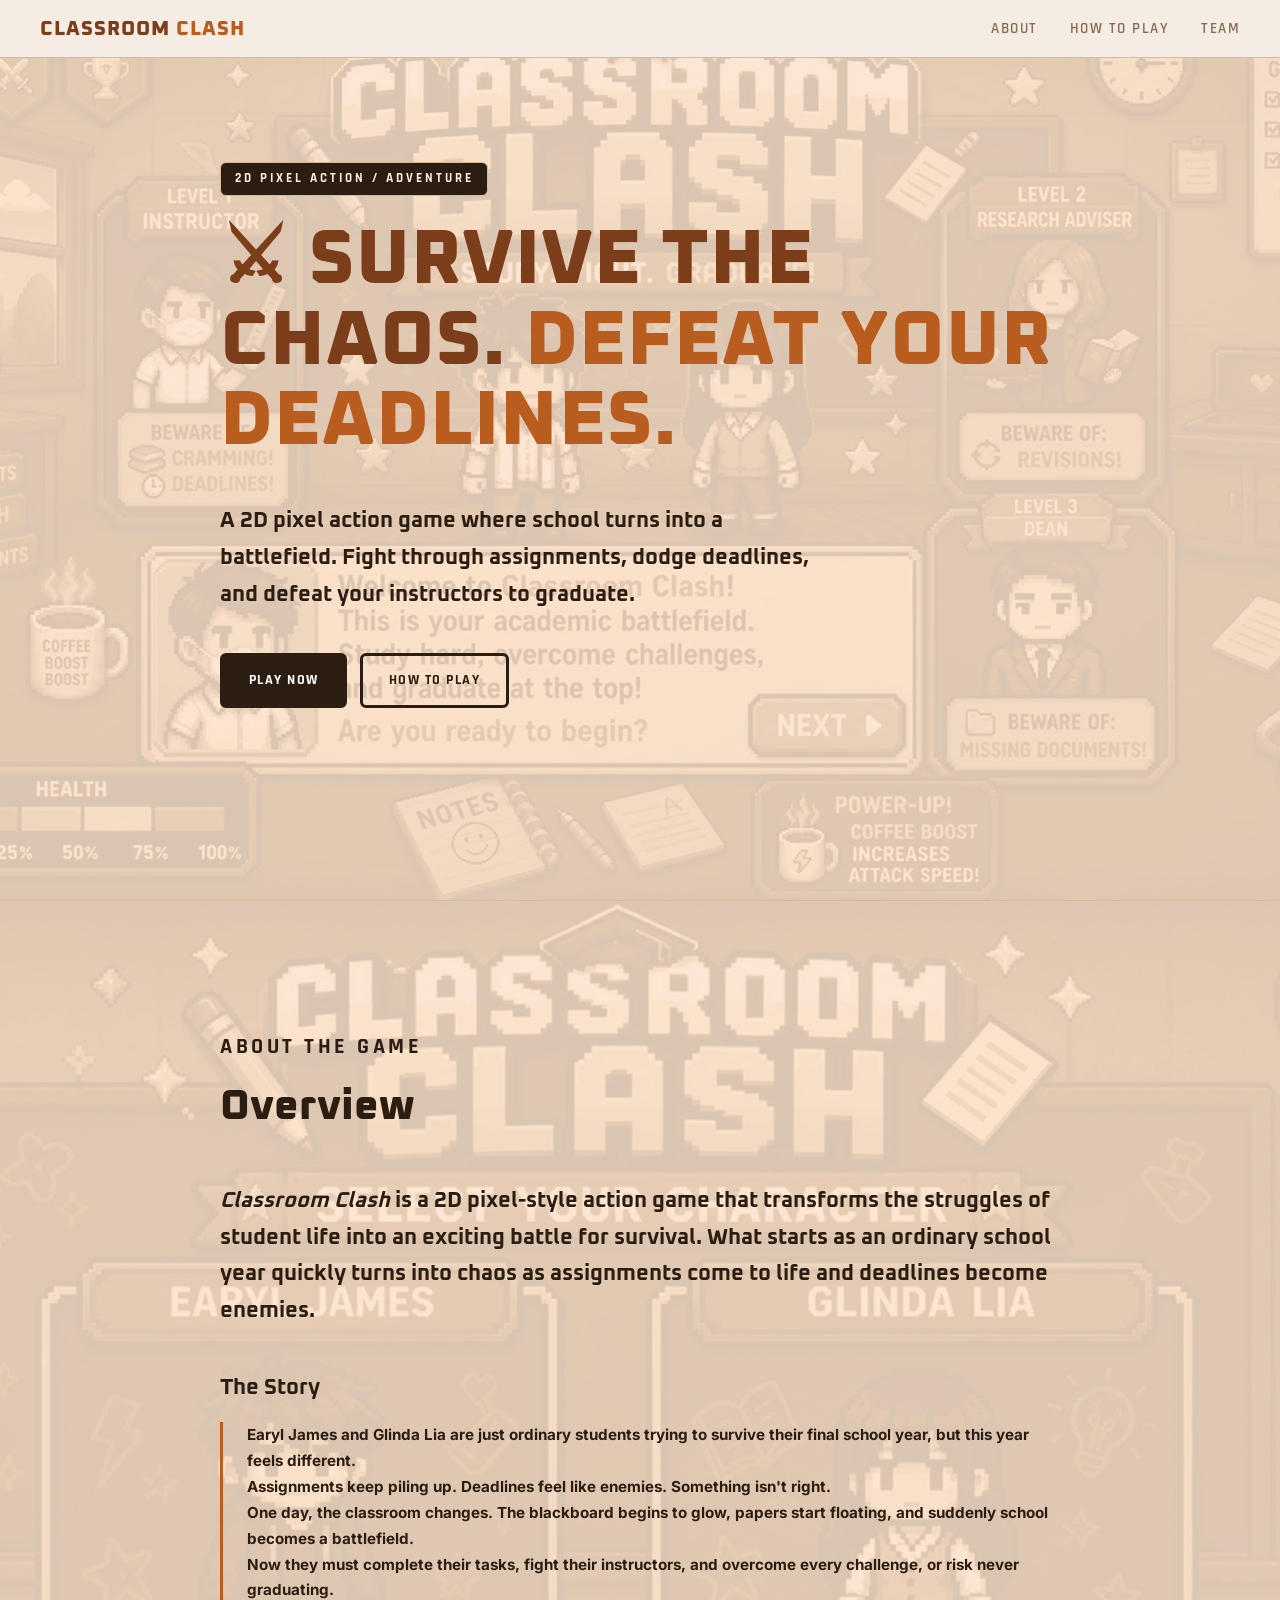
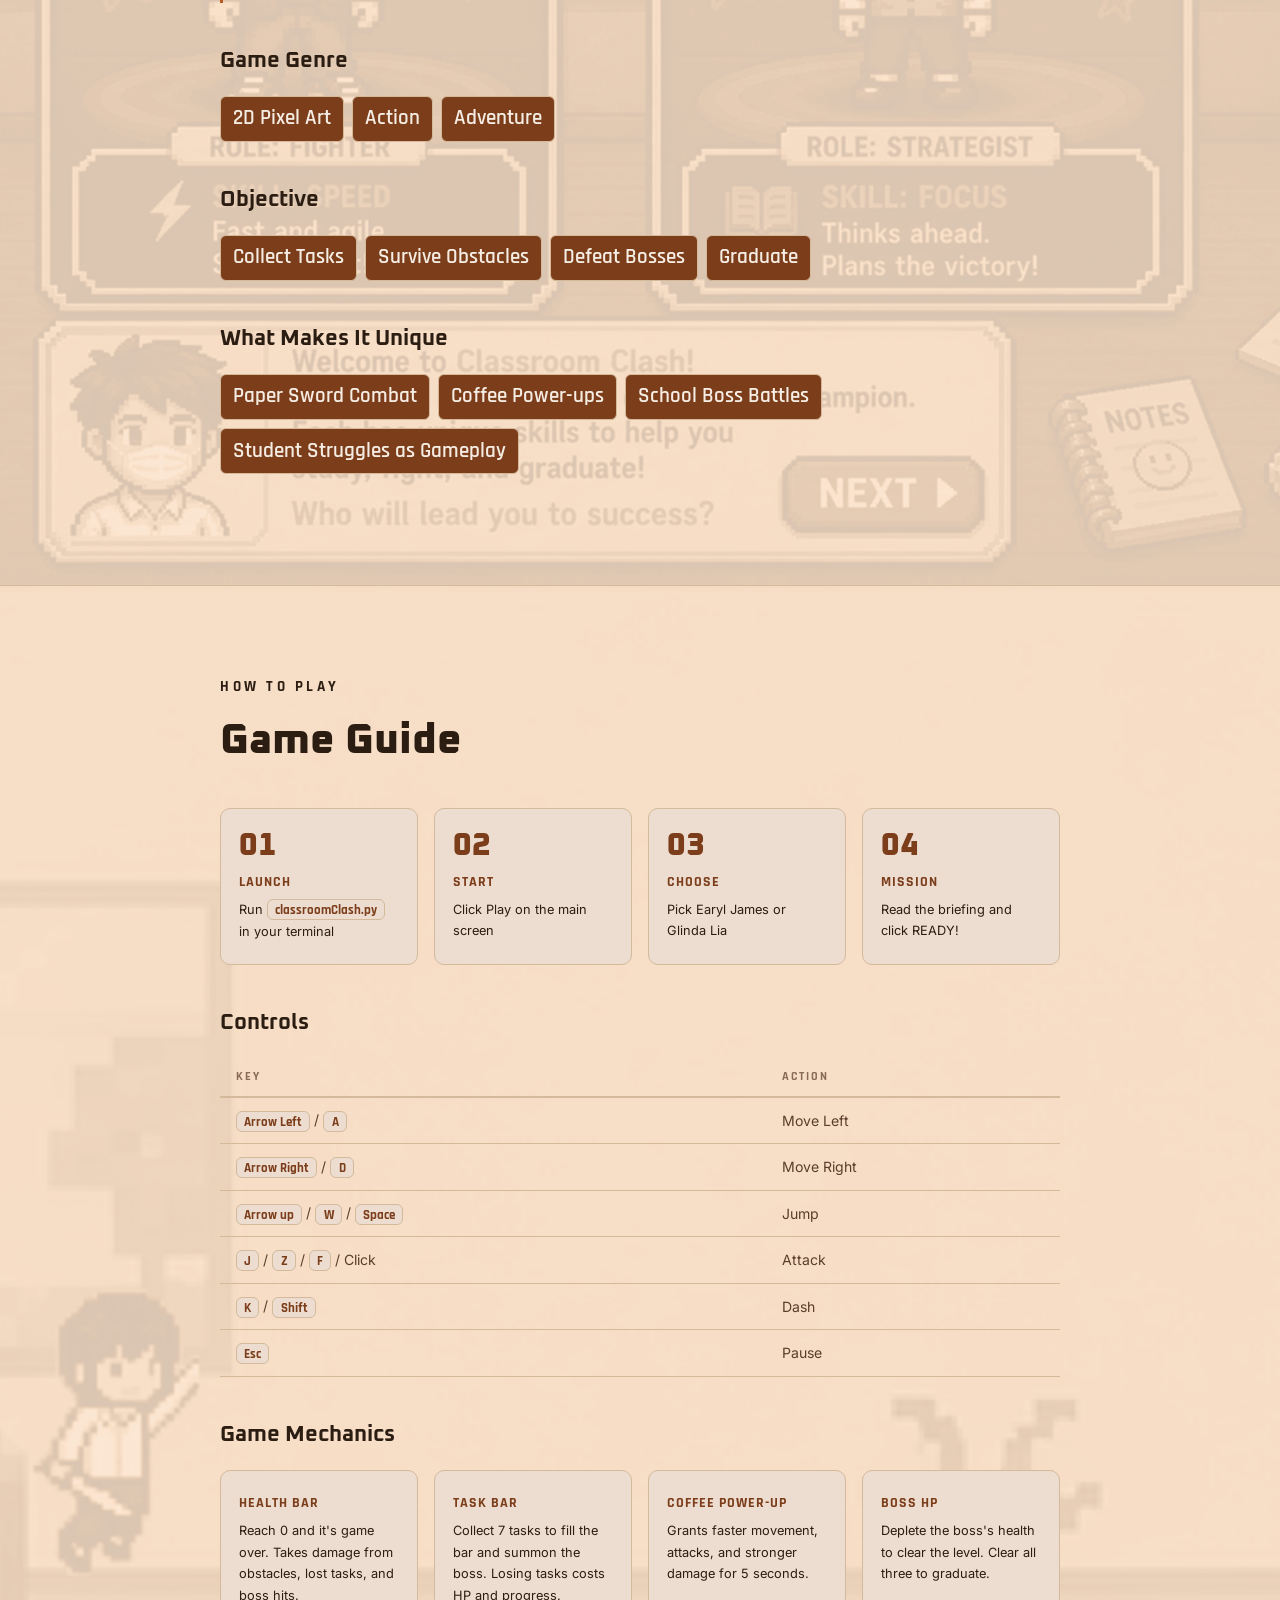
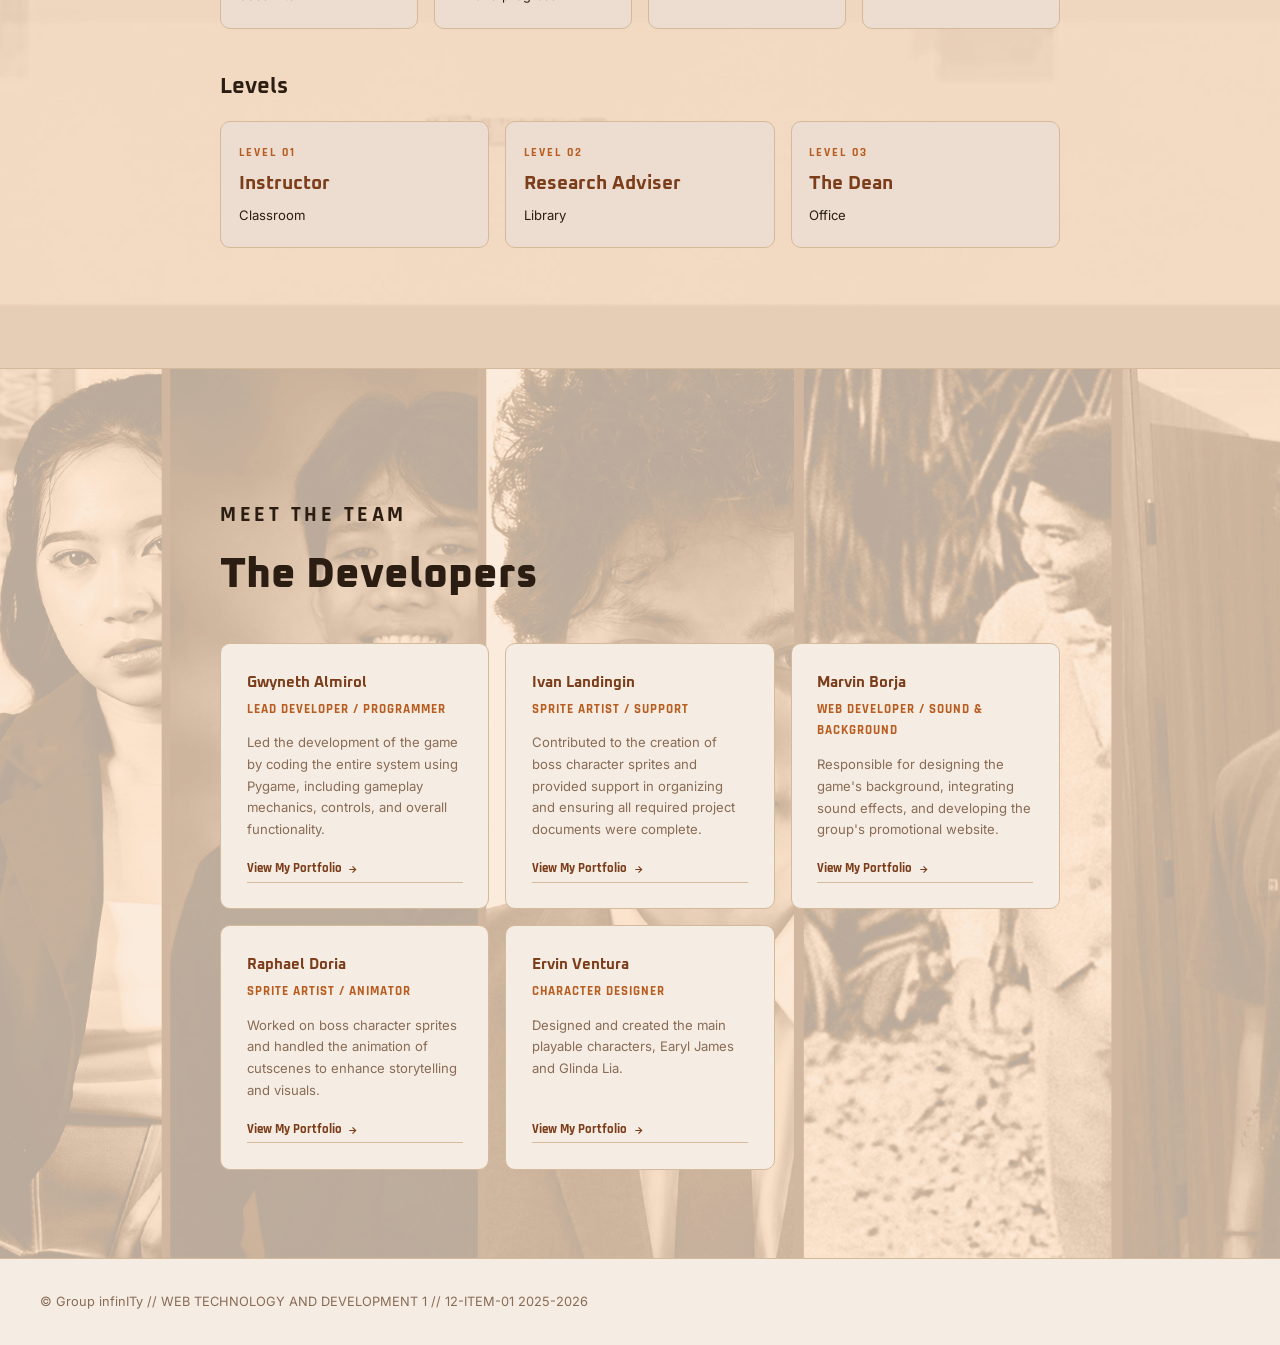
==== commit a0955a4d: "Update index.html" ====
--- a/index.html
+++ b/index.html
@@ -116,7 +116,7 @@
       <tbody>
         <tr><td><kbd>Arrow Left</kbd> / <kbd>A</kbd></td><td>Move Left</td></tr>
         <tr><td><kbd>Arrow Right</kbd> / <kbd>D</kbd></td><td>Move Right</td></tr>
-        <tr><td><kbd>W</kbd> / <kbd>Space</kbd></td><td>Jump</td></tr>
+        <tr><td><kbd>Arrow up</kbd> / <kbd>W</kbd> / <kbd>Space</kbd></td><td>Jump</td></tr>
         <tr><td><kbd>J</kbd> / <kbd>Z</kbd> / <kbd>F</kbd> / Click</td><td>Attack</td></tr>
         <tr><td><kbd>K</kbd> / <kbd>Shift</kbd></td><td>Dash</td></tr>
         <tr><td><kbd>Esc</kbd></td><td>Pause</td></tr>
@@ -177,35 +177,35 @@
         <div class="team-name">Gwyneth Almirol</div>
         <div class="team-role">Lead Developer / Programmer</div>
         <p class="team-desc">Led the development of the game by coding the entire system using Pygame, including gameplay mechanics, controls, and overall functionality.</p>
-        <a href="../gwyneth/index.html" class="port-link">View My Portfolio <svg viewBox="0 0 24 24"><path d="M5 12h14M12 5l7 7-7 7"/></svg></a>
+        <a href="gwyneth/index.html" class="port-link">View My Portfolio <svg viewBox="0 0 24 24"><path d="M5 12h14M12 5l7 7-7 7"/></svg></a>
       </div>
 
       <div class="team-card">
         <div class="team-name">Ivan Landingin</div>
         <div class="team-role">Sprite Artist / Support</div>
         <p class="team-desc">Contributed to the creation of boss character sprites and provided support in organizing and ensuring all required project documents were complete.</p>
-        <a href="../Ivan/index.html" class="port-link">View My Portfolio <svg viewBox="0 0 24 24"><path d="M5 12h14M12 5l7 7-7 7"/></svg></a>
+        <a href="Ivan/index.html" class="port-link">View My Portfolio <svg viewBox="0 0 24 24"><path d="M5 12h14M12 5l7 7-7 7"/></svg></a>
       </div>
 
       <div class="team-card">
         <div class="team-name">Marvin Borja</div>
         <div class="team-role">Web Developer / Sound & Background</div>
         <p class="team-desc">Responsible for designing the game's background, integrating sound effects, and developing the group's promotional website.</p>
-        <a href="../Marvin/index.html" class="port-link">View My Portfolio <svg viewBox="0 0 24 24"><path d="M5 12h14M12 5l7 7-7 7"/></svg></a>
+        <a href="Marvin/index.html" class="port-link">View My Portfolio <svg viewBox="0 0 24 24"><path d="M5 12h14M12 5l7 7-7 7"/></svg></a>
       </div>
 
       <div class="team-card">
         <div class="team-name">Raphael Doria</div>
         <div class="team-role">Sprite Artist / Animator</div>
         <p class="team-desc">Worked on boss character sprites and handled the animation of cutscenes to enhance storytelling and visuals.</p>
-        <a href= "../raphael/index.html" class="port-link">View My Portfolio <svg viewBox="0 0 24 24"><path d="M5 12h14M12 5l7 7-7 7"/></svg></a>
+        <a href= "raphael/index.html" class="port-link">View My Portfolio <svg viewBox="0 0 24 24"><path d="M5 12h14M12 5l7 7-7 7"/></svg></a>
       </div>
 
       <div class="team-card">
         <div class="team-name">Ervin Ventura</div>
         <div class="team-role">Character Designer</div>
         <p class="team-desc">Designed and created the main playable characters, Earyl James and Glinda Lia.</p>
-        <a href="../ervin/index.html" class="port-link">View My Portfolio <svg viewBox="0 0 24 24"><path d="M5 12h14M12 5l7 7-7 7"/></svg></a>
+        <a href="ervin/index.html" class="port-link">View My Portfolio <svg viewBox="0 0 24 24"><path d="M5 12h14M12 5l7 7-7 7"/></svg></a>
       </div>
 
     </div>
